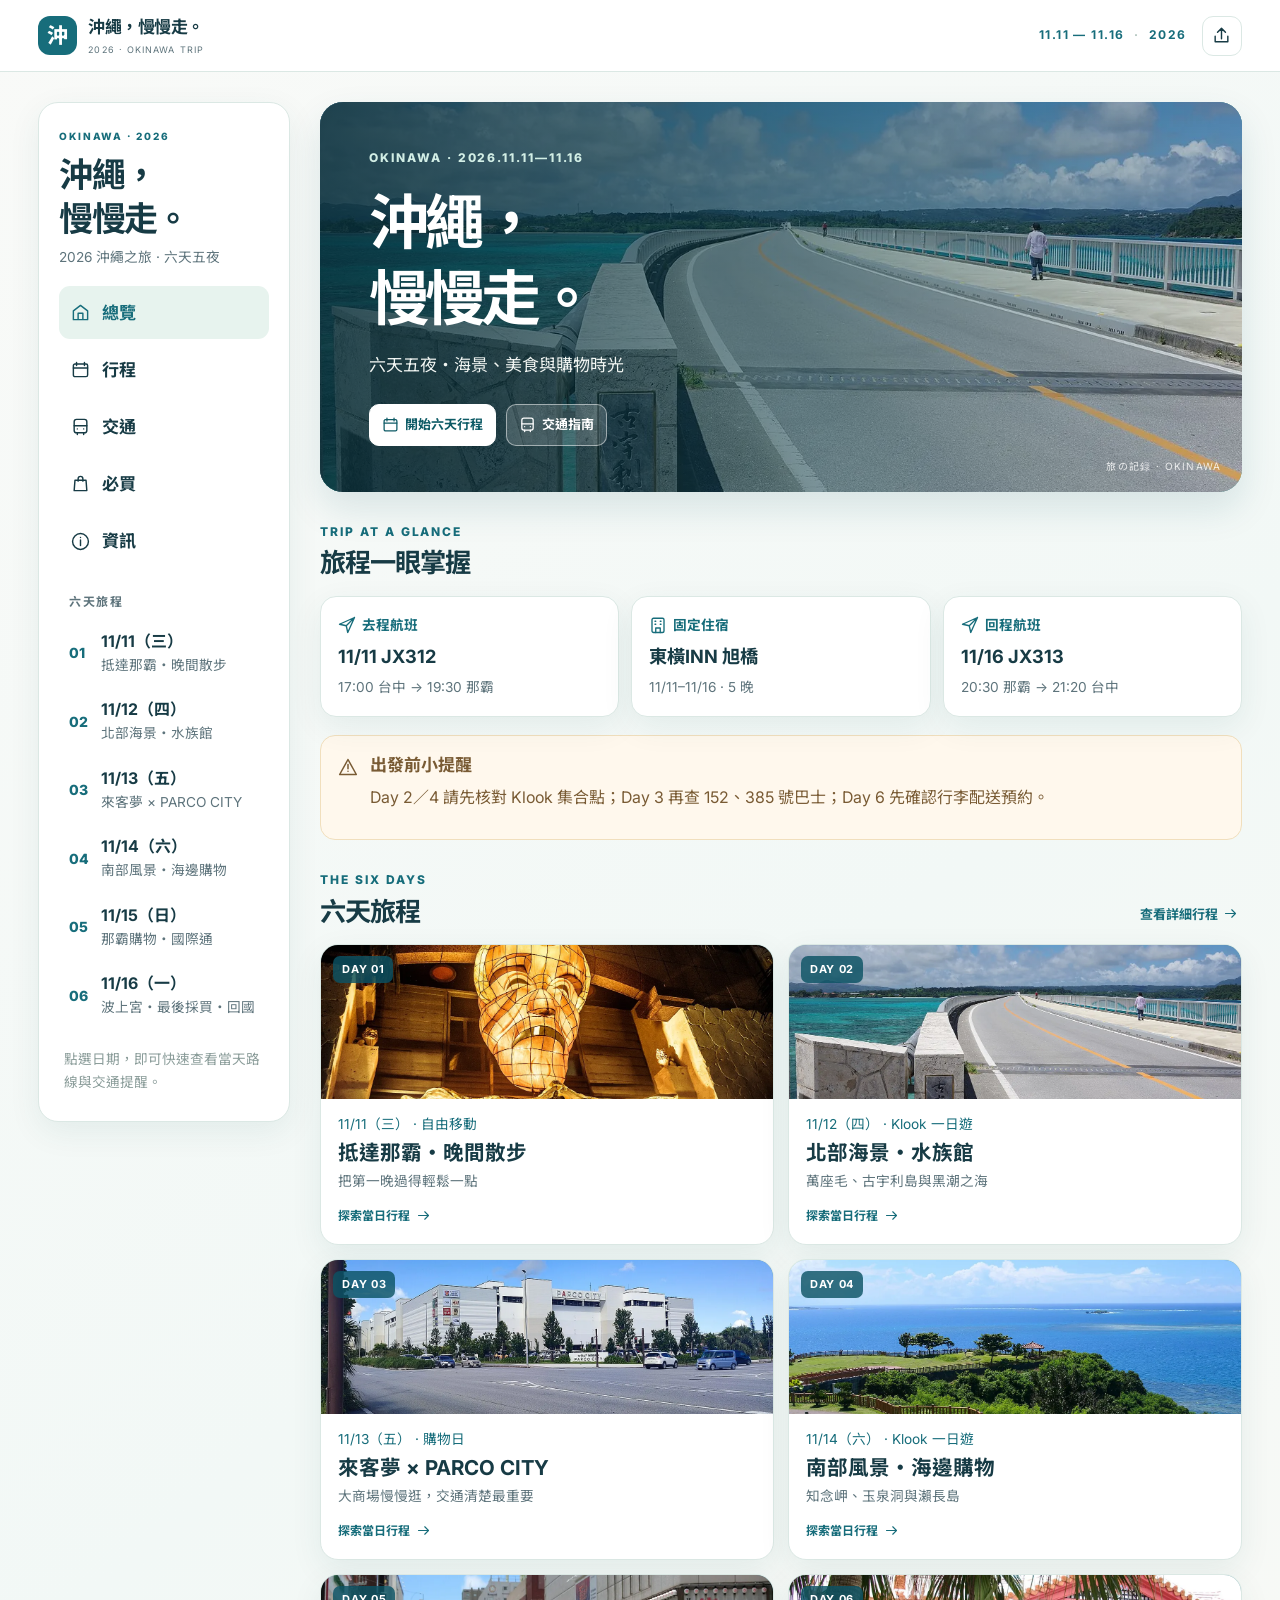
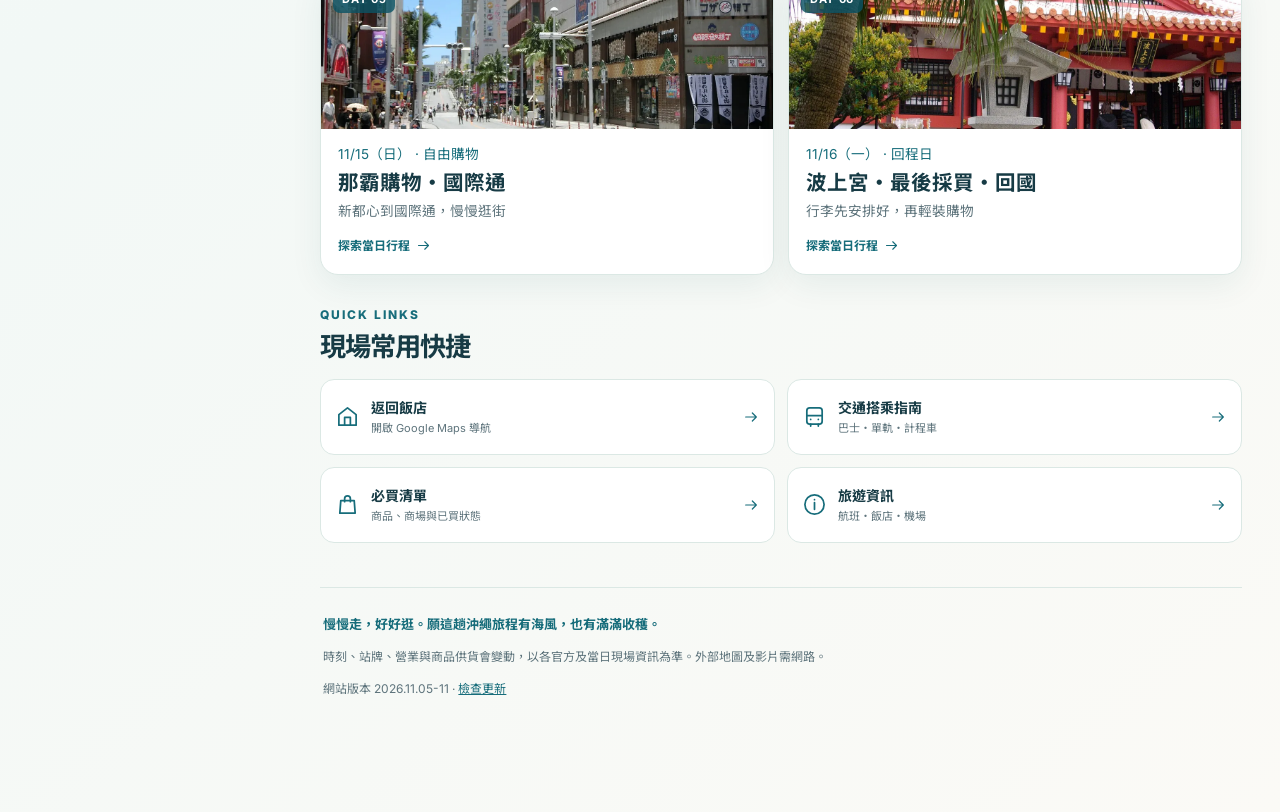
==== index.html @ 4803c93c "Activate Japan Travel GTM analytics and versioned offline tracking: index.html" ====
<!doctype html>
<html lang="zh-Hant"><head>
<meta charset="utf-8"><meta name="viewport" content="width=device-width, initial-scale=1, viewport-fit=cover">
<meta name="theme-color" content="#1e6673"><meta name="color-scheme" content="light">
<meta name="description" content="2026/11/11–11/16 沖繩之旅。六天行程、單軌及巴士交通、商場樓層、必買清單、航班與飯店資訊，手機一頁就能查。">
<meta name="robots" content="noindex, nofollow, noarchive">
<link rel="canonical" href="https://squallorc-dot.github.io/okinawa-trip-2026/">
<meta property="og:type" content="website"><meta property="og:locale" content="zh_TW">
<meta property="og:title" content="沖繩，慢慢走。｜2026 沖繩之旅">
<meta property="og:description" content="11/11–11/16｜六天五夜，海景、美食、購物與國際通的沖繩旅程。">
<meta property="og:url" content="https://squallorc-dot.github.io/okinawa-trip-2026/">
<meta property="og:site_name" content="沖繩，慢慢走。">
<meta property="og:image" content="https://squallorc-dot.github.io/okinawa-trip-2026/assets/okinawa-og-2026-v2.jpg">
<meta property="og:image:secure_url" content="https://squallorc-dot.github.io/okinawa-trip-2026/assets/okinawa-og-2026-v2.jpg">
<meta property="og:image:type" content="image/jpeg">
<meta property="og:image:width" content="1200">
<meta property="og:image:height" content="630">
<meta property="og:image:alt" content="沖繩，慢慢走。2026 沖繩之旅；古宇利大橋海景分享封面">
<meta name="twitter:card" content="summary_large_image">
<meta name="twitter:title" content="沖繩，慢慢走。｜2026 沖繩之旅">
<meta name="twitter:description" content="11/11–11/16｜六天五夜・海景、美食與購物時光">
<meta name="twitter:image" content="https://squallorc-dot.github.io/okinawa-trip-2026/assets/okinawa-og-2026-v2.jpg">
<title>沖繩，慢慢走。｜2026 沖繩之旅</title>
<link rel="icon" type="image/svg+xml" href="./assets/icon.svg">
<link rel="manifest" href="./manifest.webmanifest">
<link rel="stylesheet" href="./styles.css?v=20261107-12">
<script defer src="./travel-tracking.js" data-trip-id="okinawa_2026" data-gtm-id="GTM-5MK7X2XK"></script>
</head><body><div id="app"><div style="padding:15vh 20px;text-align:center;color:#1e6673;font-family:system-ui,sans-serif"><h1>沖繩，慢慢走。</h1><p>正在開啟旅遊手冊…</p></div></div>
<script type="module" src="./app.js?v=20261107-12"></script></body></html>
---- styles.css ----
@import url("https://fonts.googleapis.com/css2?family=Inter:wght@400;500;600;700;800&family=Noto+Sans+TC:wght@400;500;600;700;800&display=swap");
:root{--bg:#f7f9f7;--paper:#fff;--ink:#173b45;--muted:#5e747c;--border:#dbe8e4;--ocean:#176d7b;--ocean-deep:#0b4c5b;--seafoam:#e7f3ee;--sand:#fbf1e4;--warm:#b87a56;--shadow:0 10px 32px rgba(15,75,85,.075);--rounded:18px}
*{box-sizing:border-box}html{scroll-behavior:smooth;scroll-padding-top:86px}body{margin:0;background:linear-gradient(140deg,#f9faf8,#f2f8f6 48%,#fbfaf6);color:var(--ink);font:400 16px/1.68 "Noto Sans TC","Microsoft JhengHei",system-ui,sans-serif;-webkit-font-smoothing:antialiased}button,input,select,textarea{font:inherit}button{cursor:pointer}a{color:inherit;text-decoration:none}a:hover{color:var(--ocean)}button:focus-visible,a:focus-visible,input:focus-visible,select:focus-visible,summary:focus-visible{outline:3px solid #e9a15f;outline-offset:3px}img{max-width:100%;display:block}.ico{display:inline-block;vertical-align:middle;flex-shrink:0}svg{overflow:visible}p{margin:0 0 12px}.eyebrow{display:block;color:var(--ocean);font-size:11px;letter-spacing:.16em;font-weight:800;text-transform:uppercase}.jp{color:var(--muted);font-size:12px}.muted{color:var(--muted);font-size:13px}
.topbar{height:72px;position:sticky;top:0;z-index:35;padding:0 clamp(16px,3vw,46px);background:rgba(255,255,255,.97);border-bottom:1px solid var(--border);display:flex;align-items:center;justify-content:space-between;gap:14px;backdrop-filter:blur(15px)}.identity{display:flex;gap:11px;align-items:center;min-width:0}.identity .mark{width:39px;height:39px;border-radius:12px;flex-shrink:0;display:grid;place-items:center;background:var(--ocean);color:#fff;font-size:21px;font-weight:800}.identity b{font-size:17px;letter-spacing:-.03em;white-space:nowrap}.identity small{display:block;font-size:9px;letter-spacing:.12em;color:var(--muted)}.header-actions{display:flex;align-items:center;gap:15px}.top-date{color:var(--ocean);font-weight:700;letter-spacing:.12em;font-size:12px;white-space:nowrap}.top-date span{margin:0 5px;color:#b0c3bd}.icon-button{width:40px;height:40px;display:grid;place-items:center;background:white;border:1px solid var(--border);border-radius:11px;color:var(--ink)}.icon-button:hover{background:var(--seafoam)}.shell{max-width:1440px;margin:0 auto;display:grid;grid-template-columns:232px minmax(0,1fr);gap:30px;padding:28px clamp(18px,4vw,58px) 60px}.side{position:sticky;top:96px;align-self:start;border:1px solid var(--border);border-radius:21px;background:white;padding:23px 17px;max-height:calc(100dvh - 112px);overflow-y:auto;box-shadow:var(--shadow)}.side-kicker{color:var(--ocean);font-weight:800;letter-spacing:.18em;font-size:10px}.side h2{font-size:31px;line-height:1.28;margin:8px 0 6px;letter-spacing:-.055em}.side>p{color:var(--muted);font-size:12px;margin-bottom:17px}.side h3{font-size:11px;letter-spacing:.12em;color:var(--muted);margin:24px 10px 9px}.side-nav,.side-days{display:grid;gap:4px}.side button{display:flex;align-items:center;gap:12px;border:0;background:none;color:var(--ink);width:100%;padding:11px;border-radius:11px;text-align:left;font-size:14px;font-weight:700;min-height:42px}.side button:hover,.side button.active{background:var(--seafoam);color:var(--ocean)}.side-days button{padding:9px;gap:7px}.side-days button .daynum{font-weight:800;color:var(--ocean);width:25px;flex:none}.side-days button span:last-child{min-width:0}.side-days button b{display:block;font-size:12px}.side-days button small{display:block;font-weight:400;color:var(--muted);font-size:11px;line-height:1.4}.side>small{display:block;color:#8b9d9a;margin:20px 5px 3px;font-size:11px}main{min-width:0;max-width:1000px;width:100%}.bottom-nav{display:none}
.button{display:inline-flex;align-items:center;justify-content:center;gap:6px;border:1px solid var(--ocean);border-radius:10px;background:var(--ocean);color:#fff;padding:9px 12px;min-height:42px;font-size:13px;line-height:1.35;font-weight:700;text-align:center;cursor:pointer;white-space:normal}.button:hover{color:#fff;background:var(--ocean-deep);border-color:var(--ocean-deep)}.button.outline{color:var(--ocean);background:#fff;border-color:#c3dcd5}.button.outline:hover{background:var(--seafoam)}.button.ghost{border-color:transparent;background:transparent;color:var(--ocean)}.button.ghost:hover{background:var(--seafoam)}.text-link,.place-link,.section-link,.source-link{color:var(--ocean);font-size:13px;font-weight:700}.place-link,.section-link{display:inline-flex;align-items:center;gap:5px}.section-link{border:0;background:none;padding:4px;cursor:pointer}.section-title{display:flex;align-items:end;justify-content:space-between;gap:12px;margin:30px 0 15px}.section-title h2{font-size:23px;letter-spacing:-.04em;line-height:1.35;margin:3px 0 0}.foot{margin:44px 0 10px;border-top:1px solid var(--border);padding:25px 3px;color:var(--muted)}.foot p{font-size:12px}.foot p:first-child{color:var(--ocean);font-weight:700;font-size:13px}.foot a{color:var(--ocean);text-decoration:underline}
.overview-hero,.hero-photographic{isolation:isolate;position:relative;background:linear-gradient(125deg,#0b5565,#7ebdb2);border-radius:23px;overflow:hidden;color:white;box-shadow:0 17px 36px #12596520}.overview-hero{min-height:390px;display:flex;align-items:center}.overview-photo,.hero-photo{position:absolute;inset:0;z-index:0;background:linear-gradient(125deg,#0b5565,#76aeb1)}.overview-photo img,.hero-photo img{height:100%;width:100%;object-fit:cover;object-position:var(--focal,center 52%)}.overview-photo:after,.hero-photo:after{content:"";position:absolute;inset:0;background:linear-gradient(90deg,rgba(5,44,54,.82),rgba(5,57,67,.48) 55%,rgba(3,53,60,.12))}.overview-head{position:relative;z-index:2;padding:43px 49px;width:min(87%,650px)}.overview-head .eyebrow,.hero-copy .eyebrow{color:#d2eee5}.overview-head h1{font-size:clamp(36px,5.4vw,60px);letter-spacing:-.07em;line-height:1.27;margin:15px 0}.overview-head>p{color:#f2f6f3;font-size:17px}.overview-hero-buttons{display:flex;gap:10px;flex-wrap:wrap;margin-top:24px}.primary-on-dark{color:#0e5b66;background:#fff;border-color:#fff}.primary-on-dark:hover{color:#0b4c5b;background:#e8f4ed;border-color:#e8f4ed}.light-on-dark{color:#fff;background:#ffffff27;border-color:#ffffff80}.light-on-dark:hover{color:#fff;background:#ffffff47;border-color:#ffffffb0}.hero-corner{position:absolute;right:20px;bottom:17px;color:#ffffffcf;font-size:10px;letter-spacing:.13em;z-index:3}.overview-quick{display:grid;grid-template-columns:repeat(3,minmax(0,1fr));gap:12px}.overview-quick-item{background:#fff;border:1px solid var(--border);border-radius:16px;padding:17px;display:grid;gap:4px;box-shadow:var(--shadow)}.overview-quick-item>span{font-size:11px;color:var(--ocean);font-weight:700;display:flex;align-items:center;gap:6px}.overview-quick-item>strong{font-size:17px}.overview-quick-item>small{font-size:12px;color:var(--muted)}.overview-alert{margin:18px 0 26px;border-radius:15px;background:#fff8ed;border:1px solid #f1dfbd;padding:15px 17px;display:flex;gap:12px;color:#795b34}.overview-alert strong,.overview-alert span{display:block}.overview-alert span{font-size:13px;margin-top:3px}.overview-day-grid{display:grid;grid-template-columns:repeat(2,minmax(0,1fr));gap:14px}.overview-day-card{display:block;overflow:hidden;background:white;border:1px solid var(--border);border-radius:18px;padding:0;text-align:left;color:var(--ink);box-shadow:var(--shadow);min-width:0;transition:transform .2s,box-shadow .2s}.overview-day-card:hover{transform:translateY(-3px);box-shadow:0 16px 36px #105a691a}.overview-day-image{height:154px;background:linear-gradient(135deg,#a6d3c8,#337b85);display:block;position:relative;overflow:hidden}.overview-day-img{height:100%;width:100%;object-fit:cover;object-position:var(--focal,center 53%)}.overview-number{position:absolute;top:11px;left:12px;background:#0c5364cf;color:white;border-radius:7px;padding:4px 9px;font-size:11px;letter-spacing:.06em;font-weight:700}.overview-day-body{display:grid;padding:15px 17px 18px;gap:2px}.overview-day-body>small{color:var(--ocean);font-size:11px}.overview-day-body strong{font-size:18px;line-height:1.45}.overview-day-body em{font-style:normal;font-size:12px;color:var(--muted);min-height:25px}.overview-day-more{color:var(--ocean);font-size:12px;font-weight:700;display:inline-flex;align-items:center;gap:6px;margin-top:8px}.shortcut-grid{display:grid;grid-template-columns:repeat(2,minmax(0,1fr));gap:12px}.shortcut-grid>a,.shortcut-grid>button{display:flex;align-items:center;gap:12px;min-height:76px;border:1px solid var(--border);background:white;border-radius:14px;padding:15px;color:var(--ocean);text-align:left}.shortcut-grid>a:hover,.shortcut-grid>button:hover{background:var(--seafoam)}.shortcut-grid> :is(a,button)>span{display:grid;flex:1;min-width:0}.shortcut-grid b{color:var(--ink);font-size:14px}.shortcut-grid small{font-size:11px;color:var(--muted)}
.hero-day-1{--focal:center 50%}.hero-day-2{--focal:center 47%}.hero-day-3{--focal:center 54%}.hero-day-4{--focal:center 45%}.hero-day-5{--focal:center 55%}.hero-day-6{--focal:center 38%}.overview-day-card:nth-child(1){--focal:center 53%}.overview-day-card:nth-child(2){--focal:center 47%}.overview-day-card:nth-child(3){--focal:center 54%}.overview-day-card:nth-child(4){--focal:center 45%}.overview-day-card:nth-child(5){--focal:center 53%}.overview-day-card:nth-child(6){--focal:center 37%}
.day-tabs{display:flex;gap:8px;overflow-x:auto;padding:3px 2px 12px;scrollbar-width:thin;scroll-snap-type:x mandatory}.day-tabs button{min-width:91px;flex:1;scroll-snap-align:start;border:1px solid var(--border);border-radius:12px;background:#fff;color:var(--muted);padding:9px 5px;display:grid;line-height:1.3;text-align:center;gap:2px}.day-tabs button span{font-size:11px}.day-tabs button strong{font-size:16px;color:var(--ink)}.day-tabs button.active{background:var(--ocean);border-color:var(--ocean);color:#e4f8f3}.day-tabs button.active strong{color:white}.hero-photographic{height:300px;min-height:0;display:flex;align-items:center;margin:8px 0 15px}.hero-photographic .visual{display:none}.hero-copy{position:relative;z-index:3;padding:31px 37px;width:min(85%,720px)}.hero-copy h1{font-size:clamp(27px,3.5vw,37px);letter-spacing:-.045em;line-height:1.34;margin:10px 0}.hero-copy p{font-size:15px;color:#f1f7f6}.hero-tags{display:flex;flex-wrap:wrap;gap:6px;margin-top:15px}.hero-tags span{display:flex;align-items:center;gap:5px;background:#ffffff26;color:white;border:1px solid #ffffff34;border-radius:100px;padding:4px 10px;font-size:11px}.day-subheading{display:flex;align-items:center;flex-wrap:wrap;gap:10px 17px;margin:5px 2px 15px;color:var(--muted);font-size:12px}.day-subheading>span{display:flex;align-items:center;gap:5px}.day-essentials{display:flex;align-items:center;gap:13px;background:var(--seafoam);border:1px solid #d1e7df;border-radius:14px;padding:13px 15px;margin-bottom:13px}.day-essentials-mark{width:40px;height:40px;border-radius:11px;display:grid;place-items:center;flex-shrink:0;background:var(--ocean);color:white}.day-essentials>div:nth-child(2){display:grid;gap:2px;flex:1;min-width:0}.day-essentials>div:nth-child(2) span{font-size:10px;color:var(--ocean);letter-spacing:.1em;font-weight:700}.day-essentials>div:nth-child(2) strong{font-size:13px;line-height:1.5}.essentials-action{display:inline-flex;align-items:center;gap:4px;border-radius:9px;background:#fff;border:1px solid #bddbd1;color:var(--ocean);font-size:12px;font-weight:700;padding:7px 9px;white-space:nowrap}
.timeline{display:grid;gap:12px}.timeline-item{display:grid;grid-template-columns:32px minmax(0,1fr);gap:9px;min-width:0}.timeline-rail{position:relative;display:flex;justify-content:center}.timeline-rail:before{content:"";position:absolute;width:2px;top:30px;bottom:-14px;background:var(--border)}.timeline-item:last-child .timeline-rail:before{display:none}.timeline-rail>span{position:relative;z-index:1;display:grid;place-items:center;width:31px;height:31px;background:var(--seafoam);border:1px solid #cfdfd9;border-radius:50%;color:var(--ocean)}.event{border:1px solid var(--border);border-radius:15px;background:#fff;box-shadow:0 5px 18px #0d54650a;overflow:hidden;min-width:0}.event.has-event-photo{display:grid;grid-template-columns:186px minmax(0,1fr)}.event-photo{position:relative;height:100%;min-height:172px;background:linear-gradient(140deg,#beddd5,#78afb1);overflow:hidden}.event-image{height:100%;width:100%;object-fit:cover}.event-photo.image-failed .photo-label{display:none}.photo-label{position:absolute;left:9px;bottom:9px;background:#0c4d5ccf;color:white;border-radius:6px;font-size:10px;padding:4px 8px}.event-body{padding:15px 18px}.event-top{display:flex;align-items:center;justify-content:space-between;gap:9px}.event-top time{color:var(--ocean);font-size:13px;font-weight:800;font-variant-numeric:tabular-nums}.event-kind{color:var(--muted);font-size:10px;background:#f2f7f5;border-radius:8px;padding:3px 7px;white-space:nowrap}.event h3{font-size:17px;line-height:1.5;margin:7px 0 5px}.event p{color:var(--muted);font-size:13px;line-height:1.7;margin:0}.event-place{margin:8px 0 0}.event-actions{display:flex;gap:6px;flex-wrap:wrap;margin-top:12px}.event-actions .button{min-height:36px;font-size:12px;padding:7px 9px}.trip-note{border:1px solid #ecd8b9;border-radius:14px;background:#fff9ef;display:flex;align-items:start;gap:12px;color:#89633a;padding:15px 16px;margin:22px 0}.trip-note p{font-size:12px;color:#876b4d;margin:3px 0 0}
.shop-grid{display:grid;grid-template-columns:repeat(3,minmax(0,1fr));gap:11px}.mini-shop{background:white;border:1px solid var(--border);border-radius:15px;overflow:hidden;display:flex;flex-direction:column;min-width:0}.shop-photo{aspect-ratio:4/3;max-height:152px;background:linear-gradient(135deg,#c6e2da,#8fb6b6);overflow:hidden}.shop-image{width:100%;height:100%;object-fit:cover}.mini-shop-inner{display:grid;gap:5px;grid-template-rows:auto 1fr;flex:1;padding:14px}.mini-shop-inner span{color:var(--ocean);font-size:11px;font-weight:700}.mini-shop-inner h3{font-size:15px;line-height:1.5;margin:3px 0}.mini-shop-inner p{font-size:12px;color:var(--muted);line-height:1.6}.mini-shop-inner button{align-self:end;justify-self:start;border:0;background:none;color:var(--ocean);font-size:12px;font-weight:700;padding:5px 0}
.page-heading{padding:8px 0 12px;margin-bottom:16px}.page-heading h1{font-size:clamp(27px,3.5vw,37px);letter-spacing:-.05em;margin:5px 0}.page-heading p{font-size:14px;color:var(--muted);max-width:720px}.travel-home{background:var(--seafoam);border:1px solid #cbe3da;border-radius:14px;padding:16px;display:flex;align-items:center;justify-content:space-between;gap:14px}.travel-home>div{display:flex;align-items:center;gap:10px}.travel-home>div>svg{color:var(--ocean)}.travel-home b,.travel-home span{display:block}.travel-home span{color:var(--muted);font-size:11px}.transport-legend{display:flex;gap:14px;flex-wrap:wrap;margin:13px 0;color:var(--muted);font-size:12px}.transport-legend span{display:flex;align-items:center;gap:6px}.filters{display:flex;gap:7px;flex-wrap:wrap;margin:17px 0}.pill{border:1px solid var(--border);border-radius:25px;color:var(--muted);background:#fff;padding:7px 13px;font-size:12px;min-height:39px}.pill.active{color:white;background:var(--ocean);border-color:var(--ocean)}.route-stack{display:grid;gap:12px}.route-card{background:white;border:1px solid var(--border);border-left:3px solid #96c9bf;border-radius:16px;padding:19px;box-shadow:var(--shadow)}.route-head{display:flex;align-items:start;gap:11px}.route-icon{width:41px;height:41px;border-radius:11px;background:var(--seafoam);color:var(--ocean);display:grid;place-items:center;flex-shrink:0}.route-head small{color:var(--ocean);font-size:11px;font-weight:700}.route-head h3{font-size:17px;line-height:1.4;margin:3px 0}.route-head p{font-size:13px;color:var(--muted)}.station-pair{display:flex;align-items:center;gap:8px;flex-wrap:wrap;background:#f4f8f6;border-radius:10px;padding:10px 12px;margin:12px 0;font-size:13px;font-weight:700}.station-pair svg{color:var(--ocean)}.route-actions{display:flex;gap:8px;flex-wrap:wrap}.route-card details{border-top:1px solid var(--border);margin-top:14px;padding-top:12px}.route-card summary,.info-cards summary{cursor:pointer;list-style:none;font-weight:700;display:flex;justify-content:space-between;align-items:center;gap:12px}.route-card summary::-webkit-details-marker,.info-cards summary::-webkit-details-marker{display:none}.route-card details[open] summary svg,.info-cards details[open] summary svg{transform:rotate(180deg)}.route-card ol{padding-left:24px;margin:11px 0}.route-card li{color:#526a70;font-size:13px;margin:8px 0}.route-note{font-size:12px;color:#80653e;background:var(--sand);padding:11px;border-radius:8px;display:flex;gap:7px}
.shopping-progress{display:flex;align-items:center;gap:17px;border-radius:15px;background:var(--ocean);color:white;padding:17px 21px}.shopping-progress>div:first-child{display:grid;min-width:95px}.shopping-progress small{font-size:11px;color:#deefeb}.shopping-progress strong{font-size:28px;line-height:1.3}.shopping-progress strong span{font-size:15px;font-weight:400}.progress{height:8px;background:#ffffff30;border-radius:20px;overflow:hidden;flex:1}.progress span{display:block;height:100%;background:#f3dfb5;border-radius:20px}.filter-panel{background:white;border:1px solid var(--border);border-radius:14px;padding:15px 17px;margin:15px 0}.filter-panel .filters{margin:0 0 12px}.searchbox{display:flex;align-items:center;gap:8px;border:1px solid var(--border);border-radius:10px;padding:6px 12px;margin-bottom:10px;color:var(--muted)}.searchbox input{border:0;outline:0;flex:1;min-width:0;min-height:30px;background:transparent}.select-label{display:flex;align-items:center;gap:9px;flex-wrap:wrap;font-size:12px;color:var(--muted)}.select-label select{min-width:0;max-width:100%;background:white;border:1px solid var(--border);border-radius:9px;padding:7px;color:var(--ink)}.product-grid{display:grid;grid-template-columns:repeat(2,minmax(0,1fr));gap:12px}.product-card{min-width:0;background:white;border:1px solid var(--border);border-radius:15px;display:grid;grid-template-columns:148px minmax(0,1fr);box-shadow:var(--shadow);overflow:hidden}.product-photo{position:relative;background:linear-gradient(150deg,#edf5f0,#f5f7f3);display:grid;place-items:center;min-height:195px;overflow:hidden}.product-image{width:100%;height:100%;max-height:280px;object-fit:contain;padding:10px;background:#fff}.product-placeholder{display:grid;place-items:center;gap:7px;color:#578780}.product-placeholder small{font-size:11px;max-width:98px;text-align:center}.product-photo.image-failed:after{content:"開啟官方商品頁確認照片";position:absolute;color:#658983;font-size:11px;text-align:center;max-width:100px}.product-main{padding:15px;min-width:0;display:flex;flex-direction:column}.product-tags{display:flex;flex-wrap:wrap;gap:5px}.product-tags span{font-size:10px;padding:3px 7px;border-radius:7px;background:var(--seafoam);color:var(--ocean)}.product-tags .needs-check{color:#99663d;background:var(--sand)}.product-card h3{font-size:15px;line-height:1.48;margin:8px 0 3px}.product-card .jp{line-height:1.5;margin-bottom:7px}.product-locations{font-size:11px;color:var(--muted);display:flex;align-items:start;gap:4px}.product-note{border-radius:7px;padding:7px;background:var(--sand);color:#96643a;font-size:10px}.product-state{display:flex;gap:5px;margin:10px 0}.product-state button{flex:1;min-width:0;border:1px solid var(--border);background:#fff;color:var(--muted);font-size:11px;padding:5px 3px;border-radius:8px;min-height:35px;display:flex;justify-content:center;align-items:center;gap:3px}.product-state button.selected{color:white;background:var(--ocean);border-color:var(--ocean)}.product-links{display:flex;gap:9px;flex-wrap:wrap;margin-top:auto}.product-links a{font-size:11px;text-decoration:underline;text-underline-offset:3px}.empty{grid-column:1/-1;text-align:center;background:white;color:var(--muted);padding:30px;border-radius:14px}
.flight-grid{display:grid;grid-template-columns:repeat(2,minmax(0,1fr));gap:12px}.flight,.hotel-panel,.info-cards details{background:white;border:1px solid var(--border);border-radius:15px;padding:19px;box-shadow:var(--shadow)}.flight-top{display:flex;justify-content:space-between;align-items:center;font-size:12px;color:var(--muted)}.flight-top strong{background:var(--seafoam);color:var(--ocean);padding:4px 8px;border-radius:7px}.flight-between{display:flex;justify-content:space-between;align-items:center;gap:6px;margin:20px 0 16px;text-align:center}.flight-between>div{display:grid;gap:2px}.flight-between strong{font-size:27px;line-height:1.2}.flight-between small{color:var(--muted);font-size:11px}.flight-between>span{color:var(--ocean);display:grid;gap:2px;place-items:center}.flight-foot{border-top:1px solid var(--border);padding-top:11px;font-weight:700;font-size:12px}.flight .muted{margin-top:9px;font-size:11px}.quick-links{display:flex;gap:14px;flex-wrap:wrap;margin:14px 0 25px}.hotel-panel h3{font-size:18px;margin:0 0 4px}.hotel-panel p{font-size:13px}.hotel-times{display:flex;gap:10px;margin:17px 0}.hotel-times>div{display:grid;gap:3px;min-width:140px;background:var(--seafoam);border-radius:9px;padding:10px 13px}.hotel-times small{color:var(--muted);font-size:11px}.checkpoints{display:grid;gap:9px}.checkpoints>div{display:grid;grid-template-columns:116px minmax(0,1fr);gap:12px;background:white;border:1px solid var(--border);border-radius:12px;padding:13px 15px}.checkpoints span{color:var(--ocean);font-weight:800;font-size:13px}.checkpoints p{font-size:13px;color:var(--muted);margin:0}.info-cards{display:grid;gap:9px}.info-cards details{padding:16px}.info-cards details p{color:var(--muted);font-size:13px;margin:12px 0}.list-links{display:flex;flex-wrap:wrap;gap:10px;margin:12px 0}
.overlay{position:fixed;inset:0;z-index:80;background:#082e3ba8;display:flex;align-items:center;justify-content:center;padding:16px}.has-modal{overflow:hidden}.modal{position:relative;width:min(650px,100%);max-height:calc(100dvh - 32px);overflow:auto;background:white;padding:25px;border-radius:20px;box-shadow:0 25px 70px #102d3855}.modal-close{position:sticky;top:0;float:right;border:0;background:#eaf5f2;font-size:22px;width:39px;height:39px;border-radius:50%;color:var(--ink);z-index:2}.modal h2{font-size:22px;margin:4px 0}.modal h3{margin:17px 0 8px}.modal-eyebrow{color:var(--ocean);letter-spacing:.15em;font-size:10px;font-weight:700}.modal-place-photo{height:190px;background:var(--seafoam);margin:-25px -25px 18px;overflow:hidden}.modal-image{height:100%;width:100%;object-fit:cover}.floor-list{display:grid}.floor-list>div{display:grid;grid-template-columns:52px minmax(0,1fr);gap:10px;border-bottom:1px solid var(--border);padding:9px 0}.floor-list span{color:var(--ocean);font-weight:800}.floor-list p{font-size:13px;margin:0}
@media(max-width:1200px){.shell{grid-template-columns:207px minmax(0,1fr);gap:21px;padding:24px 20px 50px}.product-grid{grid-template-columns:1fr 1fr}.product-card{grid-template-columns:120px minmax(0,1fr)}.shop-grid{grid-template-columns:repeat(2,minmax(0,1fr))}.event.has-event-photo{grid-template-columns:145px minmax(0,1fr)}}
@media(max-width:900px){.shell{grid-template-columns:180px minmax(0,1fr);gap:15px;padding:19px 15px 50px}.side{padding:18px 10px}.side h2{font-size:27px}.product-grid{grid-template-columns:1fr}.overview-quick{gap:8px}.overview-quick-item{padding:13px}.event.has-event-photo{grid-template-columns:132px minmax(0,1fr)}.event-body{padding:13px}.hero-photographic{height:260px}}
@media(max-width:760px){html{scroll-padding-top:80px}.topbar{height:64px;padding:0 14px}.identity b{font-size:15px}.identity .mark{width:35px;height:35px;font-size:19px}.identity small{font-size:9px}.top-date{display:none}.shell{display:block;padding:14px 12px calc(100px + env(safe-area-inset-bottom))}.side{display:none}.bottom-nav{display:grid;grid-template-columns:repeat(5,minmax(0,1fr));gap:2px;position:fixed;left:0;right:0;bottom:0;z-index:44;background:rgba(255,255,255,.98);border-top:1px solid var(--border);padding:7px 8px calc(7px + env(safe-area-inset-bottom));box-shadow:0 -8px 22px #15495d12;backdrop-filter:blur(14px)}.bottom-nav button{border:0;border-radius:9px;background:none;color:var(--muted);min-height:49px;display:grid;justify-items:center;align-content:center;gap:3px;font-size:10px;padding:5px 0}.bottom-nav button.active{color:var(--ocean);background:var(--seafoam);font-weight:800}.overview-hero{min-height:315px;border-radius:19px}.overview-head{padding:30px 22px;width:100%}.overview-head h1{font-size:37px;line-height:1.25}.overview-head>p{font-size:12px}.overview-head .eyebrow{font-size:10px}.overview-hero-buttons{margin-top:17px}.overview-hero-buttons .button{min-height:40px;padding:8px 11px;font-size:12px}.overview-photo:after{background:linear-gradient(90deg,#083746e6,#084554a3 65%,#08506046)}.hero-corner{font-size:9px;bottom:10px;right:9px}.overview-quick{grid-template-columns:1fr 1fr;gap:8px}.overview-quick-item{padding:12px}.overview-quick-item:last-child{grid-column:1/-1}.overview-quick-item strong{font-size:15px}.overview-quick-item>small{font-size:11px}.section-title{margin:25px 0 13px}.section-title h2{font-size:21px}.section-link{font-size:11px}.overview-alert{padding:12px}.overview-alert span{font-size:12px}.overview-day-grid{grid-template-columns:1fr 1fr;gap:9px}.overview-day-image{height:112px}.overview-day-body{padding:11px 12px 13px}.overview-day-body strong{font-size:14px}.overview-day-body>small{font-size:10px}.overview-day-body em{font-size:10px;line-height:1.5;min-height:30px}.overview-number{top:7px;left:7px;font-size:10px}.shortcut-grid{grid-template-columns:1fr 1fr;gap:8px}.shortcut-grid>a,.shortcut-grid>button{padding:10px;min-height:84px;gap:8px}.shortcut-grid>b{font-size:12px}.shortcut-grid b{font-size:12px}.shortcut-grid small{font-size:10px;line-height:1.4}.shortcut-grid>a>svg:last-child,.shortcut-grid>button>svg:last-child{display:none}.day-tabs{gap:7px;scrollbar-width:none;margin:-2px -2px 4px;padding:4px 2px 10px}.day-tabs::-webkit-scrollbar{display:none}.day-tabs button{min-width:76px;flex:0 0 76px;padding:8px 3px}.day-tabs button strong{font-size:15px}.hero-photographic{height:208px;margin:0 0 12px;border-radius:17px}.hero-copy{padding:22px 19px;width:100%}.hero-copy h1{font-size:25px;margin:8px 0}.hero-copy p{font-size:12px}.hero-copy .eyebrow{font-size:9px}.hero-tags span{font-size:9px;padding:3px 7px}.hero-photo:after{background:linear-gradient(90deg,#062f40dd,#063647a8 70%,#0e5c7040)}.day-subheading{font-size:11px;gap:5px 14px}.day-essentials{padding:12px;gap:9px}.day-essentials-mark{width:34px;height:34px}.day-essentials>div:nth-child(2) strong{font-size:12px}.essentials-action{font-size:11px;padding:6px}.timeline{gap:10px}.timeline-item{grid-template-columns:25px minmax(0,1fr);gap:6px}.timeline-rail>span{width:25px;height:25px}.timeline-rail>span svg{width:13px}.timeline-rail:before{top:25px}.event-body{padding:12px}.event.has-event-photo{grid-template-columns:105px minmax(0,1fr)}.event-photo{min-height:110px}.event h3{font-size:15px;margin:5px 0}.event p{font-size:12px}.event-top time{font-size:12px}.event-kind{font-size:9px;padding:2px 5px}.event-actions{margin-top:9px;gap:4px}.event-actions .button{font-size:11px;min-height:34px;padding:6px}.photo-label{font-size:9px}.shop-grid{grid-template-columns:repeat(2,minmax(0,1fr));gap:8px}.shop-photo{max-height:118px}.mini-shop-inner{padding:11px}.mini-shop-inner h3{font-size:13px}.mini-shop-inner p{font-size:11px}.mini-shop-inner button{font-size:11px}.page-heading{margin:0 0 10px}.page-heading h1{font-size:26px}.page-heading p{font-size:12px}.travel-home{display:grid;gap:12px;padding:13px}.travel-home>.button{width:100%}.transport-legend{font-size:11px}.route-card{padding:14px}.route-head h3{font-size:15px}.route-head p{font-size:12px}.station-pair{font-size:12px}.route-actions .button{min-height:38px;font-size:11px;padding:7px 8px;flex:1}.shopping-progress{padding:14px 17px}.shopping-progress strong{font-size:25px}.filter-panel{padding:12px}.filter-panel .filters{gap:5px}.pill{padding:6px 12px}.product-grid{grid-template-columns:1fr}.product-card{grid-template-columns:118px minmax(0,1fr)}.product-photo{min-height:198px}.product-image{padding:7px}.product-main{padding:12px}.product-card h3{font-size:14px}.product-state button{font-size:10px;min-height:33px}.flight-grid{grid-template-columns:1fr}.hotel-panel{padding:15px}.checkpoints>div{grid-template-columns:90px minmax(0,1fr);gap:8px;padding:11px}.checkpoints span,.checkpoints p{font-size:12px}.modal{padding:19px}.modal-place-photo{margin:-19px -19px 17px}.foot{margin-top:30px}}
@media(max-width:375px){.identity b{font-size:14px}.shell{padding-left:9px;padding-right:9px}.overview-day-image{height:95px}.overview-day-body strong{font-size:13px}.shortcut-grid{grid-template-columns:1fr 1fr}.event.has-event-photo{grid-template-columns:90px minmax(0,1fr)}.event-body{padding:9px}.event h3{font-size:14px}.event p{font-size:11px}.event-actions .button{font-size:10px}.product-card{grid-template-columns:96px minmax(0,1fr)}.product-main{padding:10px}.product-card h3{font-size:13px}.product-state{gap:3px}.product-state button{font-size:9px}}
@media(prefers-reduced-motion:reduce){html{scroll-behavior:auto}*{animation:none!important;transition:none!important}}


/* Desktop refinement: natural full-page scrolling, larger text, wider canvas. Mobile untouched. */
.utility-rail{display:none}
@media (min-width:901px){
 body{font-size:17px}
 .shell{max-width:1580px;grid-template-columns:252px minmax(0,1fr);gap:30px;padding:30px clamp(24px,3vw,46px) 65px}
 main{max-width:none;width:100%}
 .side{position:static;top:auto;max-height:none;overflow:visible;padding:25px 20px;border-radius:20px}
 .side h2{font-size:34px}
 .side>p{font-size:13px}
 .side h3{font-size:12px}
 .side-nav button{font-size:15px;min-height:44px;padding:12px}
 .side-days button{padding:9px 10px;min-height:48px}
 .side-days button b{font-size:13px}
 .side-days button small{font-size:12px;line-height:1.5}
 .side>small{font-size:12px;line-height:1.65}
 .eyebrow{font-size:12px}
 .page-heading p,.overview-alert span,.event p,.route-head p{font-size:14px}
 .event h3,.route-head h3{font-size:18px}
 .event-body{padding:17px 20px}
 .event-top time{font-size:14px}
 .event-place .place-link{font-size:14px}
 .overview-day-body strong{font-size:19px}
 .overview-day-body>small{font-size:12px}
 .overview-day-body em{font-size:13px}
 .mini-shop-inner h3{font-size:16px}
 .mini-shop-inner p{font-size:13px}
 .product-card h3{font-size:16px}
 .product-locations{font-size:12px}
 .product-card .jp{font-size:13px}
 .section-title h2{font-size:25px}
 .route-card li{font-size:14px}
 .route-actions .button{min-height:43px}
}
@media (min-width:901px) and (max-width:1100px){
 .shell{grid-template-columns:220px minmax(0,1fr);gap:20px;padding:22px}
 .side{padding:18px 13px}
 .side-nav button{font-size:14px}
 .side-days button small{font-size:11px}
}
@media (min-width:1560px){
 .shell{max-width:1810px;grid-template-columns:254px minmax(0,1fr) 234px;gap:27px;padding:30px 35px 65px}
 .utility-rail{display:grid;align-self:start;gap:12px;min-width:0}
 .utility-kicker{color:var(--ocean);font-weight:800;font-size:11px;letter-spacing:.12em;padding:0 5px}
 .utility-rail h2{margin:0 5px;font-size:24px;line-height:1.3}
 .utility-intro{margin:0 5px 4px;color:var(--muted);font-size:12px}
 .utility-card{background:#fff;border:1px solid var(--border);border-radius:15px;padding:14px;box-shadow:0 5px 17px #13475c0a;display:grid;gap:9px;min-width:0}
 .utility-label{display:flex;align-items:center;gap:7px;color:var(--ocean);font-weight:800;font-size:12px}
 .utility-card>strong{font-size:14px;line-height:1.4}
 .utility-card>small{color:var(--muted);font-size:11px}
 .utility-card>button{display:grid;gap:1px;padding:8px 0;text-align:left;background:none;border:none;border-bottom:1px solid var(--border);border-radius:0;color:var(--ink);min-height:44px}
 .utility-card>button:last-child{border-bottom:none}
 .utility-card>button b{font-size:13px}
 .utility-card>button small{font-size:11px;color:var(--muted)}
 .utility-card>button:hover{color:var(--ocean)}
 .utility-link,.utility-card>button.utility-link{border:0;color:var(--ocean);display:inline-flex;align-items:center;gap:6px;font-size:12px;font-weight:800;padding:5px 0;justify-self:start;text-align:left;min-height:32px}
 .utility-line{display:flex;align-items:center;justify-content:space-between;gap:6px}
 .utility-line strong{font-size:13px}
 .utility-line small{font-size:11px;color:var(--muted)}
 .overview-hero{min-height:420px}
 .hero-photographic{height:320px}
}
@media (min-width:1560px) and (min-height:980px){
 .utility-rail{position:sticky;top:95px}
 .side{position:sticky;top:95px}
}


/* Desktop typography 2026-11-05: faithful to Tokyo December's Inter + Noto Sans TC reading scale. */
@media screen and (min-width:901px){
 :root{--read-scale:1.10}
 body{font-family:Inter,"Noto Sans TC","PingFang TC","Microsoft JhengHei",system-ui,-apple-system,sans-serif;font-synthesis:none;line-height:1.7}
 .side-nav button{font-size:calc(15px * var(--read-scale))}
 .side-days button b{font-size:calc(14px * var(--read-scale));line-height:1.5}
 .side-days button small{font-size:calc(12px * var(--read-scale));line-height:1.65}
 .side>p,.side>small{font-size:calc(12px * var(--read-scale))}
 .section-title h2{font-size:calc(23px * var(--read-scale))}
 .page-heading h1{font-size:clamp(29px,2.25vw,40px)}
 .page-heading p,.overview-alert span,.route-head p,.event p{font-size:calc(14px * var(--read-scale));line-height:1.82}
 .event h3{font-size:calc(18px * var(--read-scale));line-height:1.55}
 .event-top time,.route-head small,.event-kind{font-size:calc(12px * var(--read-scale))}
 .event-place .place-link{font-size:calc(13px * var(--read-scale))}
 .event-actions .button,.route-actions .button{font-size:calc(12px * var(--read-scale));min-height:40px}
 .overview-day-body strong{font-size:calc(18px * var(--read-scale));line-height:1.5}
 .overview-day-body em,.overview-day-body>small{font-size:calc(12px * var(--read-scale));line-height:1.6}
 .overview-quick-item>small,.overview-quick-item>span{font-size:calc(12px * var(--read-scale))}
 .overview-quick-item>strong{font-size:calc(16px * var(--read-scale))}
 .mini-shop-inner h3,.product-card h3{font-size:calc(15px * var(--read-scale));line-height:1.55}
 .mini-shop-inner p,.product-locations,.product-card .jp{font-size:calc(12px * var(--read-scale));line-height:1.75}
 .product-links a,.product-state button{font-size:calc(11px * var(--read-scale))}
 .route-card li,.route-note,.station-pair{font-size:calc(13px * var(--read-scale));line-height:1.8}
 .utility-card>strong,.utility-card>button b{font-size:calc(13px * var(--read-scale))}
 .utility-card>button small,.utility-card>small,.utility-line small{font-size:calc(11px * var(--read-scale))}
}
@media screen and (min-width:1200px){:root{--read-scale:1.14}}
@media screen and (min-width:901px) and (max-width:1050px){
 :root{--read-scale:1.06}
 .side-nav button{font-size:14px}
 .event.has-event-photo{grid-template-columns:125px minmax(0,1fr)}
 .event-body{padding:13px}
}
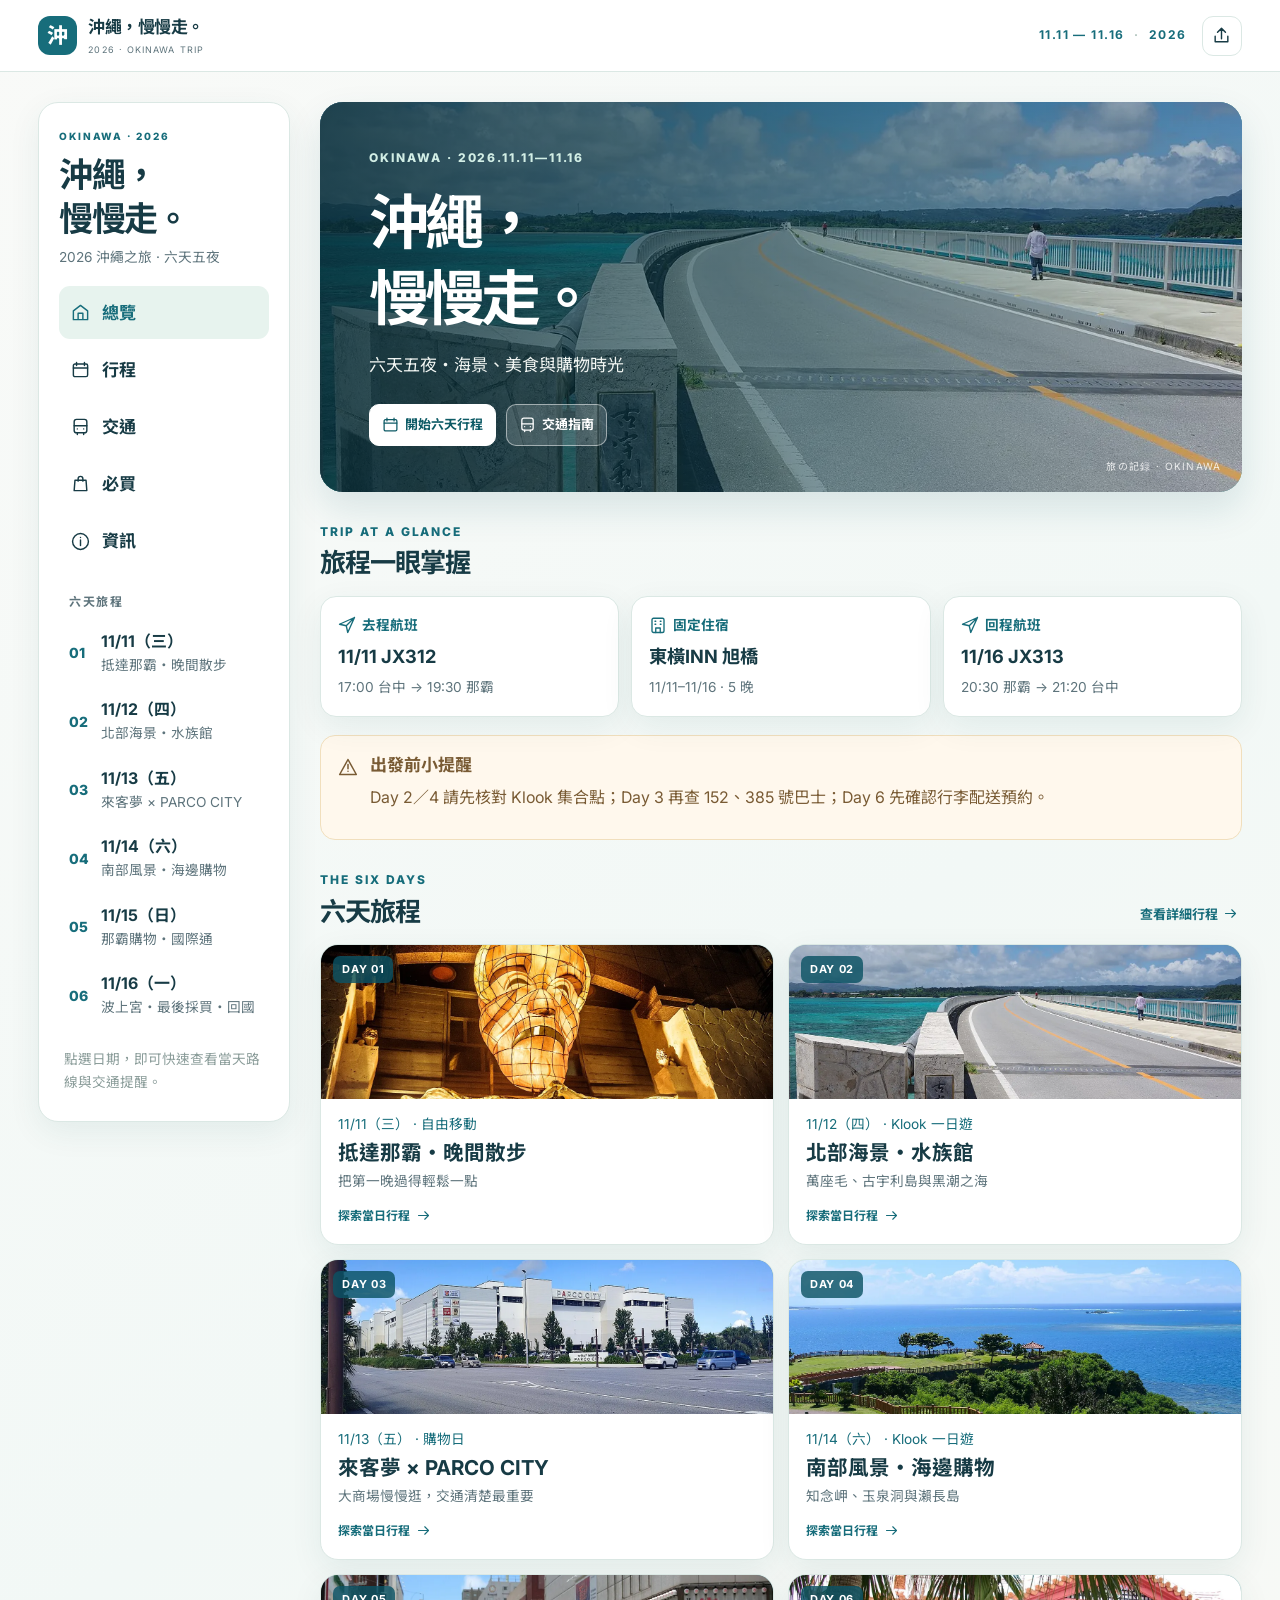
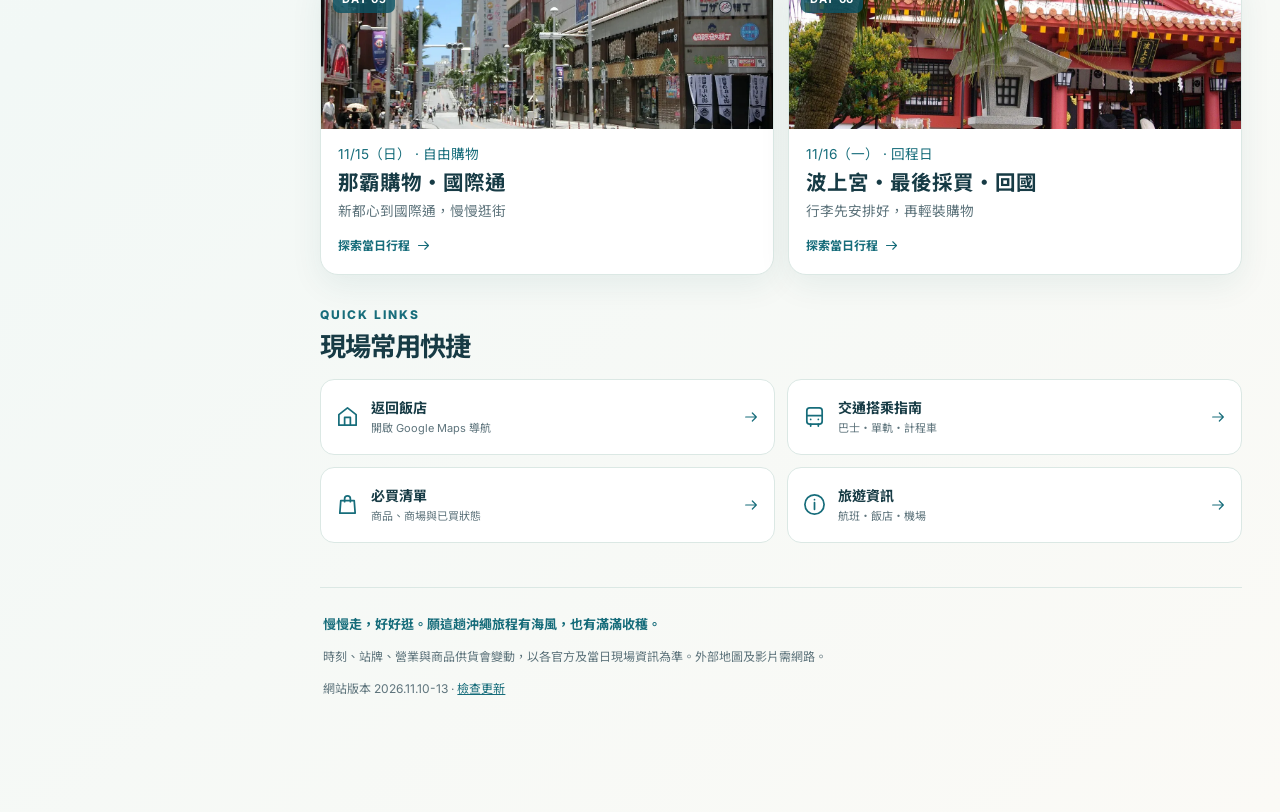
==== commit 26cbcedb: "shopping: 2026-11-10 add exact-match Okinawa wish-list items and preserve existing UX (index.html)" ====
--- a/index.html
+++ b/index.html
@@ -23,7 +23,7 @@
 <title>沖繩，慢慢走。｜2026 沖繩之旅</title>
 <link rel="icon" type="image/svg+xml" href="./assets/icon.svg">
 <link rel="manifest" href="./manifest.webmanifest">
-<link rel="stylesheet" href="./styles.css?v=20261107-12">
+<link rel="stylesheet" href="./styles.css?v=20261110-13">
 <script defer src="./travel-tracking.js" data-trip-id="okinawa_2026" data-gtm-id="GTM-5MK7X2XK"></script>
 </head><body><div id="app"><div style="padding:15vh 20px;text-align:center;color:#1e6673;font-family:system-ui,sans-serif"><h1>沖繩，慢慢走。</h1><p>正在開啟旅遊手冊…</p></div></div>
-<script type="module" src="./app.js?v=20261107-12"></script></body></html>+<script type="module" src="./app.js?v=20261110-13"></script></body></html>
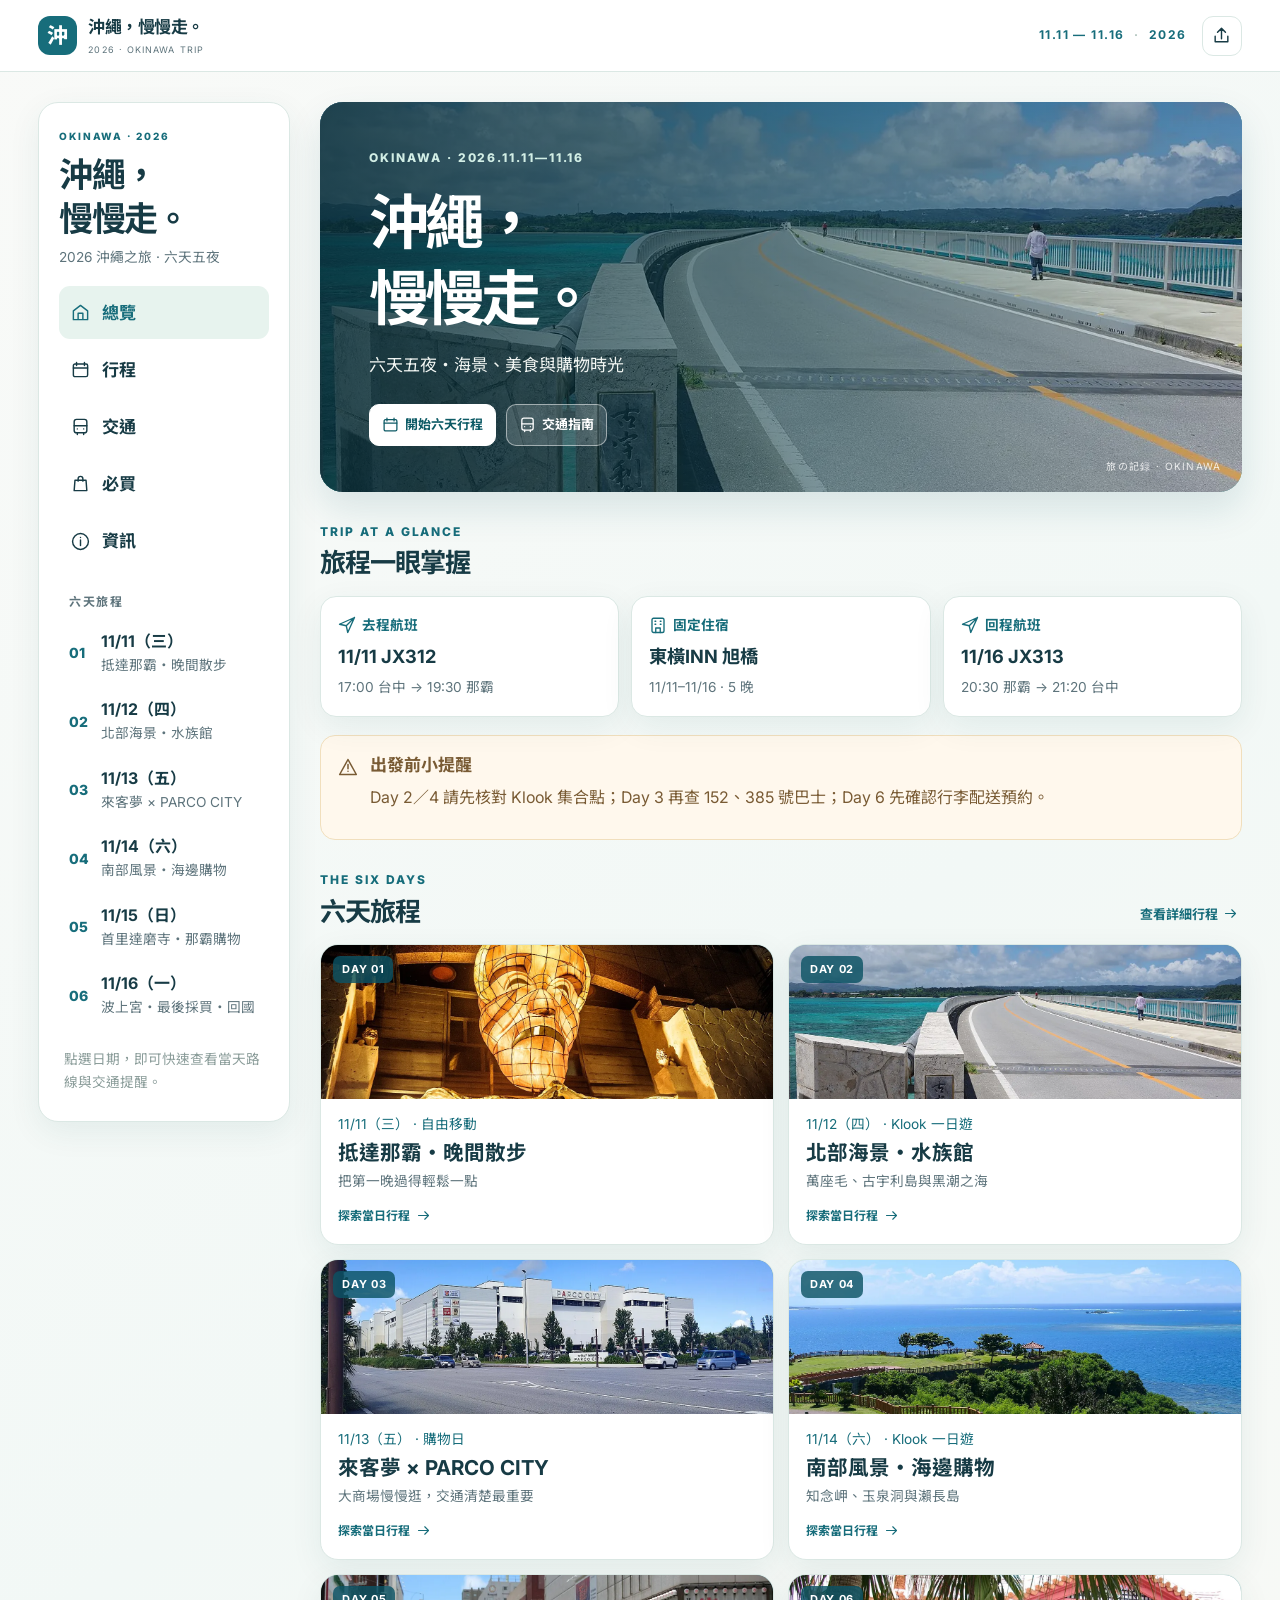
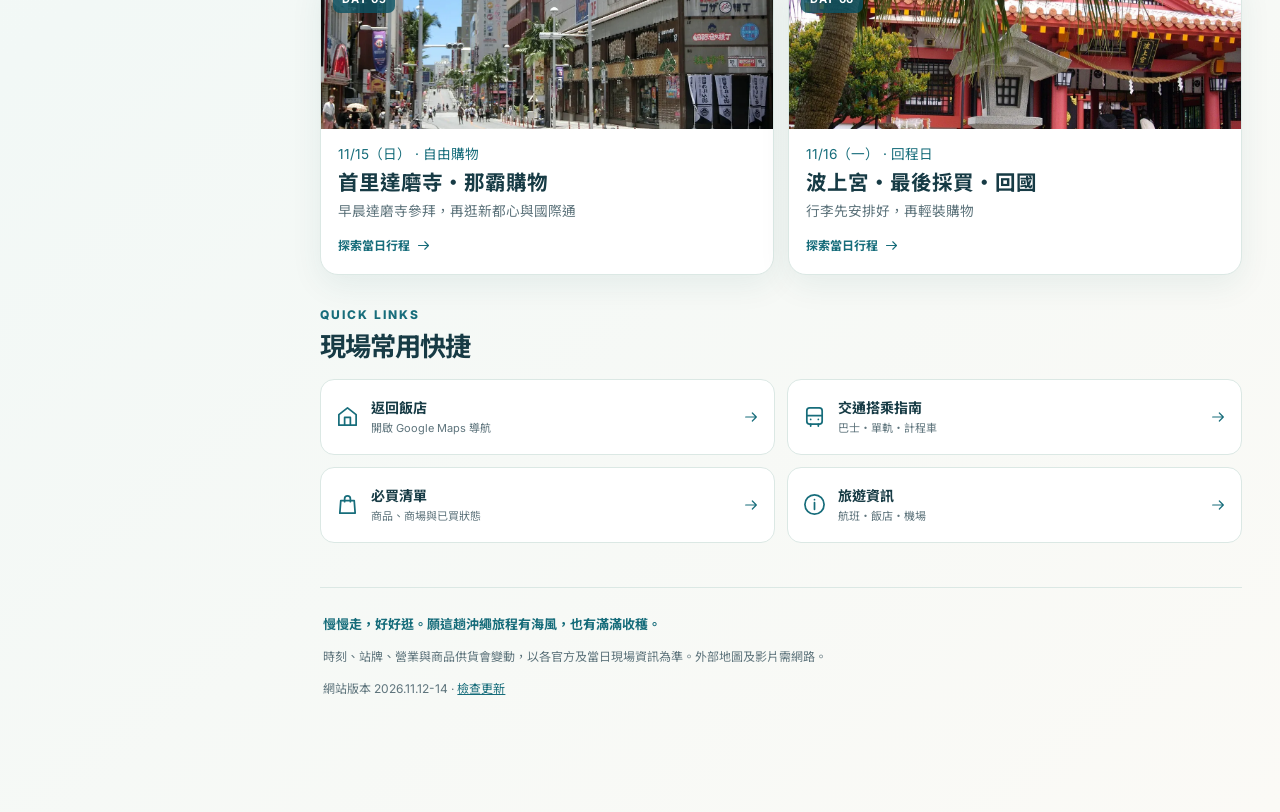
==== commit f1a99f07: "itinerary: add Shuri Daruma Temple to Day 5 morning, keep shopping stops (index.html)" ====
--- a/index.html
+++ b/index.html
@@ -23,7 +23,7 @@
 <title>沖繩，慢慢走。｜2026 沖繩之旅</title>
 <link rel="icon" type="image/svg+xml" href="./assets/icon.svg">
 <link rel="manifest" href="./manifest.webmanifest">
-<link rel="stylesheet" href="./styles.css?v=20261110-13">
+<link rel="stylesheet" href="./styles.css?v=20261112-14">
 <script defer src="./travel-tracking.js" data-trip-id="okinawa_2026" data-gtm-id="GTM-5MK7X2XK"></script>
 </head><body><div id="app"><div style="padding:15vh 20px;text-align:center;color:#1e6673;font-family:system-ui,sans-serif"><h1>沖繩，慢慢走。</h1><p>正在開啟旅遊手冊…</p></div></div>
-<script type="module" src="./app.js?v=20261110-13"></script></body></html>+<script type="module" src="./app.js?v=20261112-14"></script></body></html>
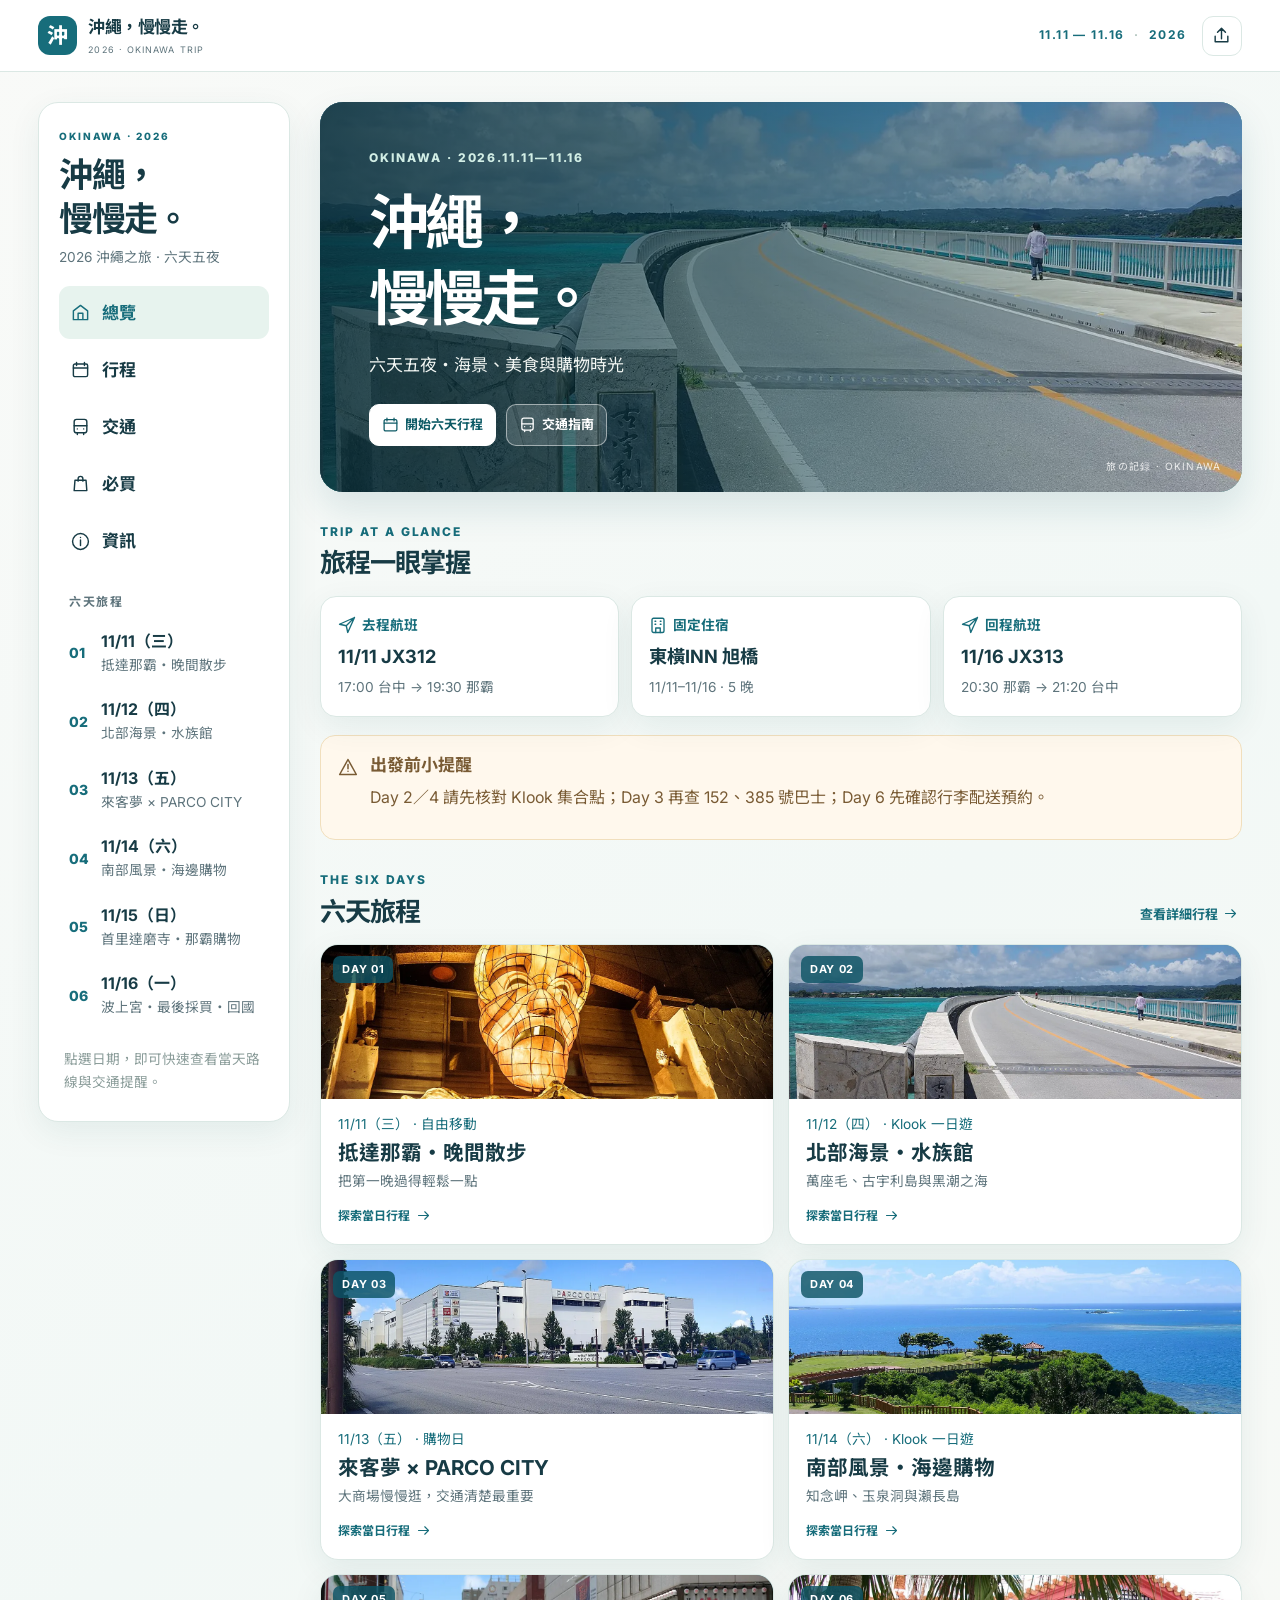
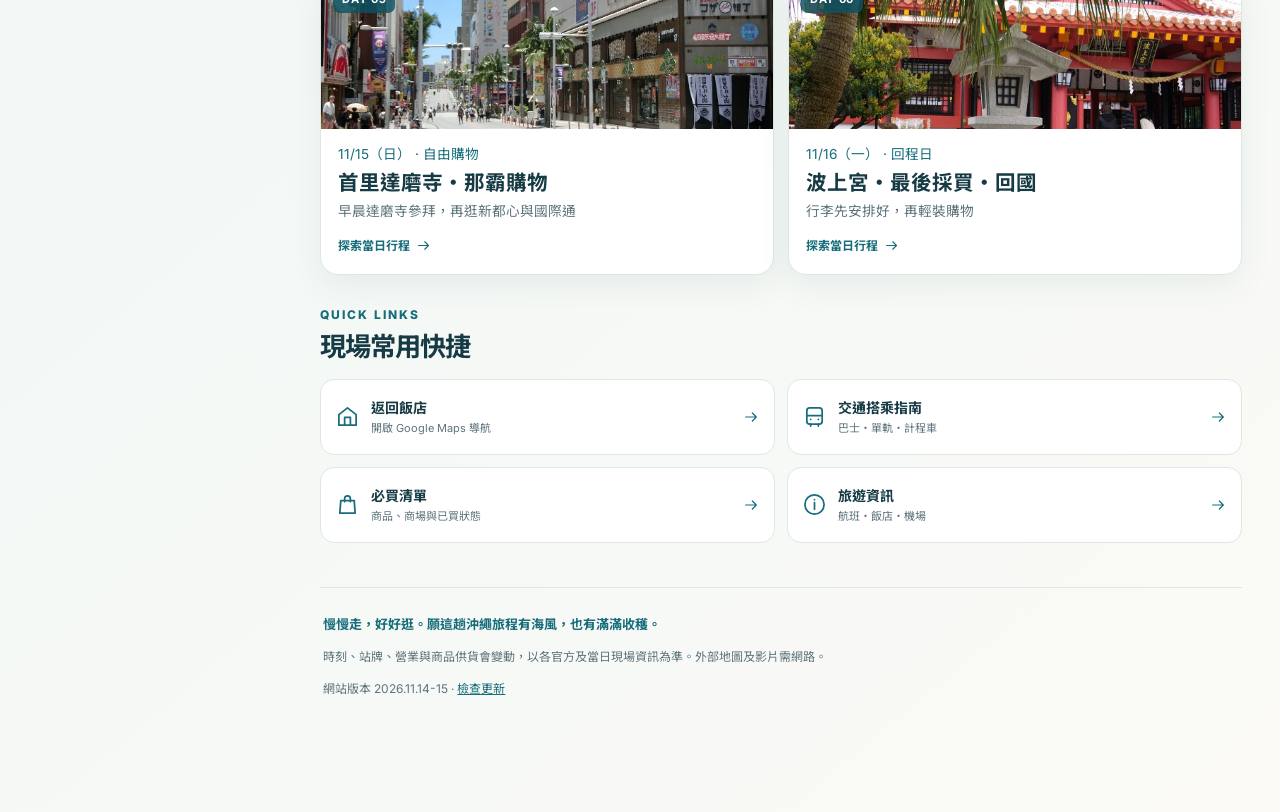
==== commit 00cf7d1d: "release: Day 5 A/B routes, pet shopping and Hikari wishlist (index.html)" ====
--- a/index.html
+++ b/index.html
@@ -23,7 +23,7 @@
 <title>沖繩，慢慢走。｜2026 沖繩之旅</title>
 <link rel="icon" type="image/svg+xml" href="./assets/icon.svg">
 <link rel="manifest" href="./manifest.webmanifest">
-<link rel="stylesheet" href="./styles.css?v=20261112-14">
+<link rel="stylesheet" href="./styles.css?v=20261114-15">
 <script defer src="./travel-tracking.js" data-trip-id="okinawa_2026" data-gtm-id="GTM-5MK7X2XK"></script>
 </head><body><div id="app"><div style="padding:15vh 20px;text-align:center;color:#1e6673;font-family:system-ui,sans-serif"><h1>沖繩，慢慢走。</h1><p>正在開啟旅遊手冊…</p></div></div>
-<script type="module" src="./app.js?v=20261112-14"></script></body></html>+<script type="module" src="./app.js?v=20261114-15"></script></body></html>
--- a/styles.css
+++ b/styles.css
@@ -119,3 +119,19 @@
  .event.has-event-photo{grid-template-columns:125px minmax(0,1fr)}
  .event-body{padding:13px}
 }
+
+/* Day 5 selectable A/B routes: consistent with existing travel cards and colors. */
+.day5-plan-switch{margin:16px 0 19px;padding:17px;background:#fff;border:1px solid var(--border);border-radius:17px;box-shadow:var(--shadow)}
+.day5-plan-title{display:flex;justify-content:space-between;align-items:baseline;flex-wrap:wrap;gap:6px 12px;margin-bottom:12px}
+.day5-plan-title strong{font-size:17px;color:var(--ink)}
+.day5-plan-buttons{display:grid;grid-template-columns:repeat(2,minmax(0,1fr));gap:10px}
+.day5-plan-buttons button{display:flex;flex-direction:column;align-items:flex-start;text-align:left;gap:4px;min-height:73px;padding:11px 13px;border:1px solid var(--border);border-radius:12px;background:#f8faf9;color:var(--ink)}
+.day5-plan-buttons button b{font-size:14px;line-height:1.5}
+.day5-plan-buttons button small{font-size:11px;color:var(--muted);line-height:1.4}
+.day5-plan-buttons button.selected{background:var(--seafoam);border:2px solid var(--ocean);padding:10px 12px}
+.day5-plan-buttons button.selected b{color:var(--ocean-deep)}
+.day5-plan-summary{margin:12px 0 6px;font-size:13px;line-height:1.7}
+.day5-plan-footnote{display:block;color:var(--muted);font-size:11px;line-height:1.6}
+.shop-photo-neutral{display:flex;flex-direction:column;align-items:center;justify-content:center;gap:6px;background:linear-gradient(145deg,#eaf5f1,#dcebe9);color:var(--ocean)}
+.shop-photo-neutral span{font-size:10px;font-weight:800;letter-spacing:.12em}
+@media(max-width:560px){.day5-plan-switch{padding:12px;margin:12px 0 15px}.day5-plan-title strong{font-size:15px}.day5-plan-buttons{grid-template-columns:1fr;gap:7px}.day5-plan-buttons button{min-height:54px;padding:9px 12px}.day5-plan-buttons button.selected{padding:8px 11px}.day5-plan-summary{font-size:12px}}
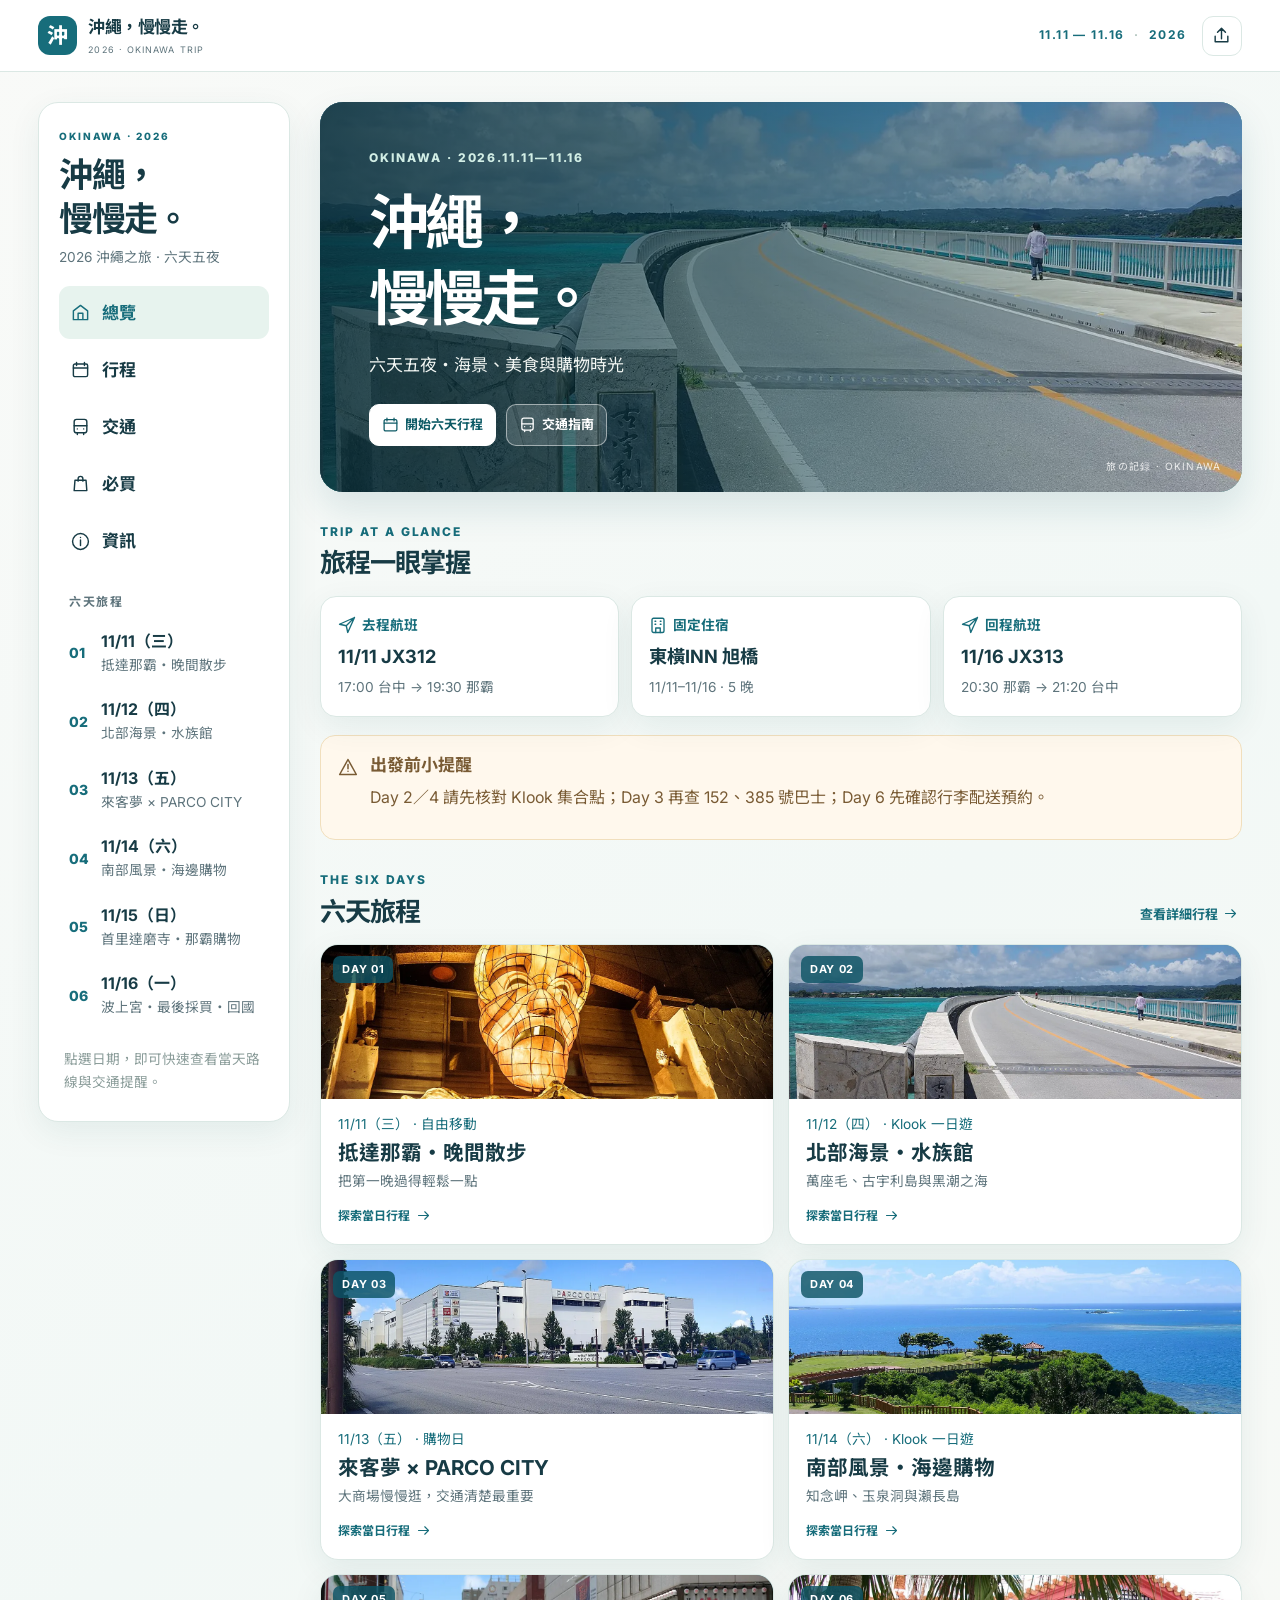
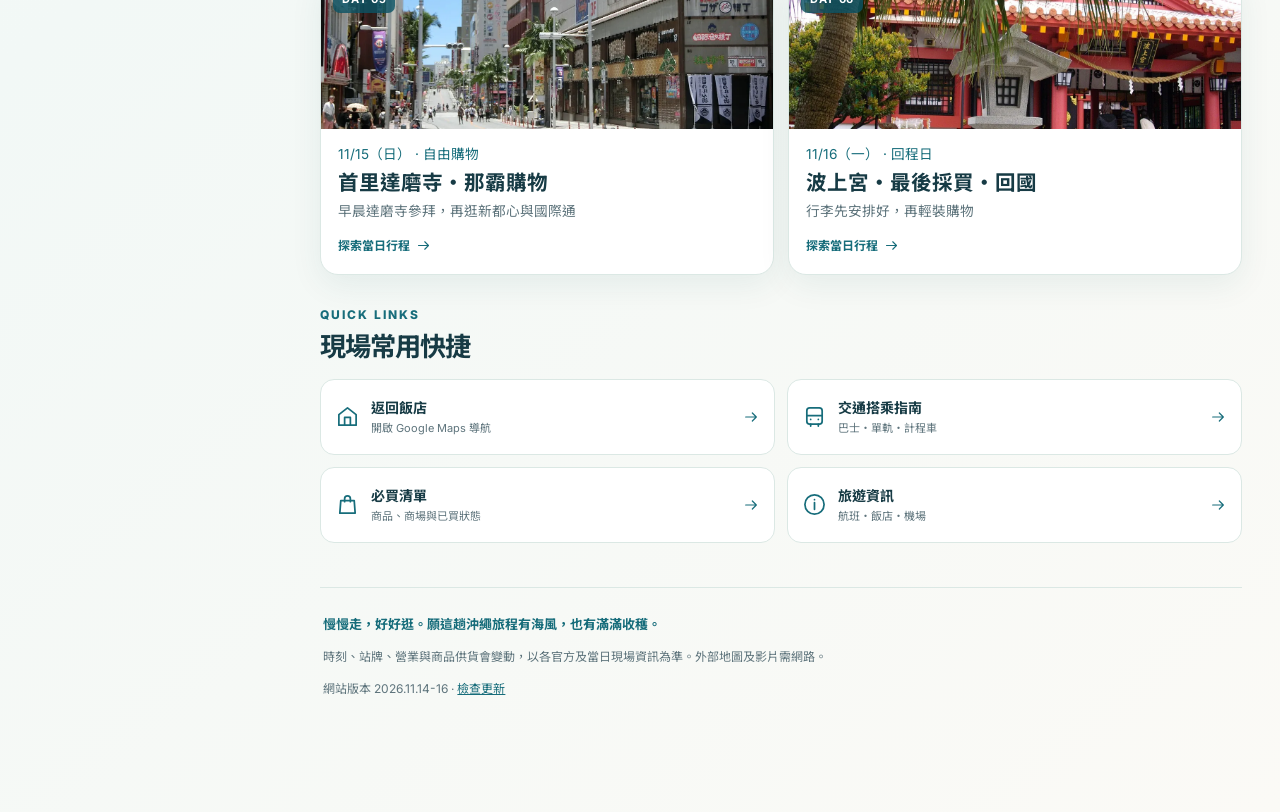
==== commit 65504e61: "release: Day 5 C half-day taxi/monorail plan, preserve A/B (index.html)" ====
--- a/index.html
+++ b/index.html
@@ -23,7 +23,7 @@
 <title>沖繩，慢慢走。｜2026 沖繩之旅</title>
 <link rel="icon" type="image/svg+xml" href="./assets/icon.svg">
 <link rel="manifest" href="./manifest.webmanifest">
-<link rel="stylesheet" href="./styles.css?v=20261114-15">
+<link rel="stylesheet" href="./styles.css?v=20261114-16">
 <script defer src="./travel-tracking.js" data-trip-id="okinawa_2026" data-gtm-id="GTM-5MK7X2XK"></script>
 </head><body><div id="app"><div style="padding:15vh 20px;text-align:center;color:#1e6673;font-family:system-ui,sans-serif"><h1>沖繩，慢慢走。</h1><p>正在開啟旅遊手冊…</p></div></div>
-<script type="module" src="./app.js?v=20261114-15"></script></body></html>+<script type="module" src="./app.js?v=20261114-16"></script></body></html>
--- a/styles.css
+++ b/styles.css
@@ -124,7 +124,7 @@
 .day5-plan-switch{margin:16px 0 19px;padding:17px;background:#fff;border:1px solid var(--border);border-radius:17px;box-shadow:var(--shadow)}
 .day5-plan-title{display:flex;justify-content:space-between;align-items:baseline;flex-wrap:wrap;gap:6px 12px;margin-bottom:12px}
 .day5-plan-title strong{font-size:17px;color:var(--ink)}
-.day5-plan-buttons{display:grid;grid-template-columns:repeat(2,minmax(0,1fr));gap:10px}
+.day5-plan-buttons{display:grid;grid-template-columns:repeat(3,minmax(0,1fr));gap:10px}
 .day5-plan-buttons button{display:flex;flex-direction:column;align-items:flex-start;text-align:left;gap:4px;min-height:73px;padding:11px 13px;border:1px solid var(--border);border-radius:12px;background:#f8faf9;color:var(--ink)}
 .day5-plan-buttons button b{font-size:14px;line-height:1.5}
 .day5-plan-buttons button small{font-size:11px;color:var(--muted);line-height:1.4}
@@ -135,3 +135,13 @@
 .shop-photo-neutral{display:flex;flex-direction:column;align-items:center;justify-content:center;gap:6px;background:linear-gradient(145deg,#eaf5f1,#dcebe9);color:var(--ocean)}
 .shop-photo-neutral span{font-size:10px;font-weight:800;letter-spacing:.12em}
 @media(max-width:560px){.day5-plan-switch{padding:12px;margin:12px 0 15px}.day5-plan-title strong{font-size:15px}.day5-plan-buttons{grid-template-columns:1fr;gap:7px}.day5-plan-buttons button{min-height:54px;padding:9px 12px}.day5-plan-buttons button.selected{padding:8px 11px}.day5-plan-summary{font-size:12px}}
+
+/* Day 5 C: taxi / monorail options, matching existing light travel cards. */
+.day5-c-transport{display:grid;gap:12px;margin:0 0 18px;padding:14px 16px;border:1px solid #d1e7df;border-radius:14px;background:var(--seafoam)}
+.day5-c-transport>div:first-child{display:grid;gap:3px}
+.day5-c-transport b{font-size:14px;color:var(--ink)}
+.day5-c-transport small{font-size:12px;color:var(--muted);line-height:1.6}
+.day5-c-transit-actions{display:grid;grid-template-columns:repeat(2,minmax(0,1fr));gap:9px}
+.day5-c-transit-actions button{justify-content:center;display:flex;align-items:center;gap:6px;text-align:center;font-weight:700}
+@media(min-width:561px) and (max-width:1050px){.day5-plan-buttons{gap:7px}.day5-plan-buttons button{padding:9px}.day5-plan-buttons button b{font-size:12px}.day5-plan-buttons button small{font-size:10px}}
+@media(max-width:560px){.day5-c-transport{padding:12px}.day5-c-transit-actions{grid-template-columns:1fr}.day5-c-transit-actions button{min-height:38px}.day5-plan-buttons button{min-height:55px}}
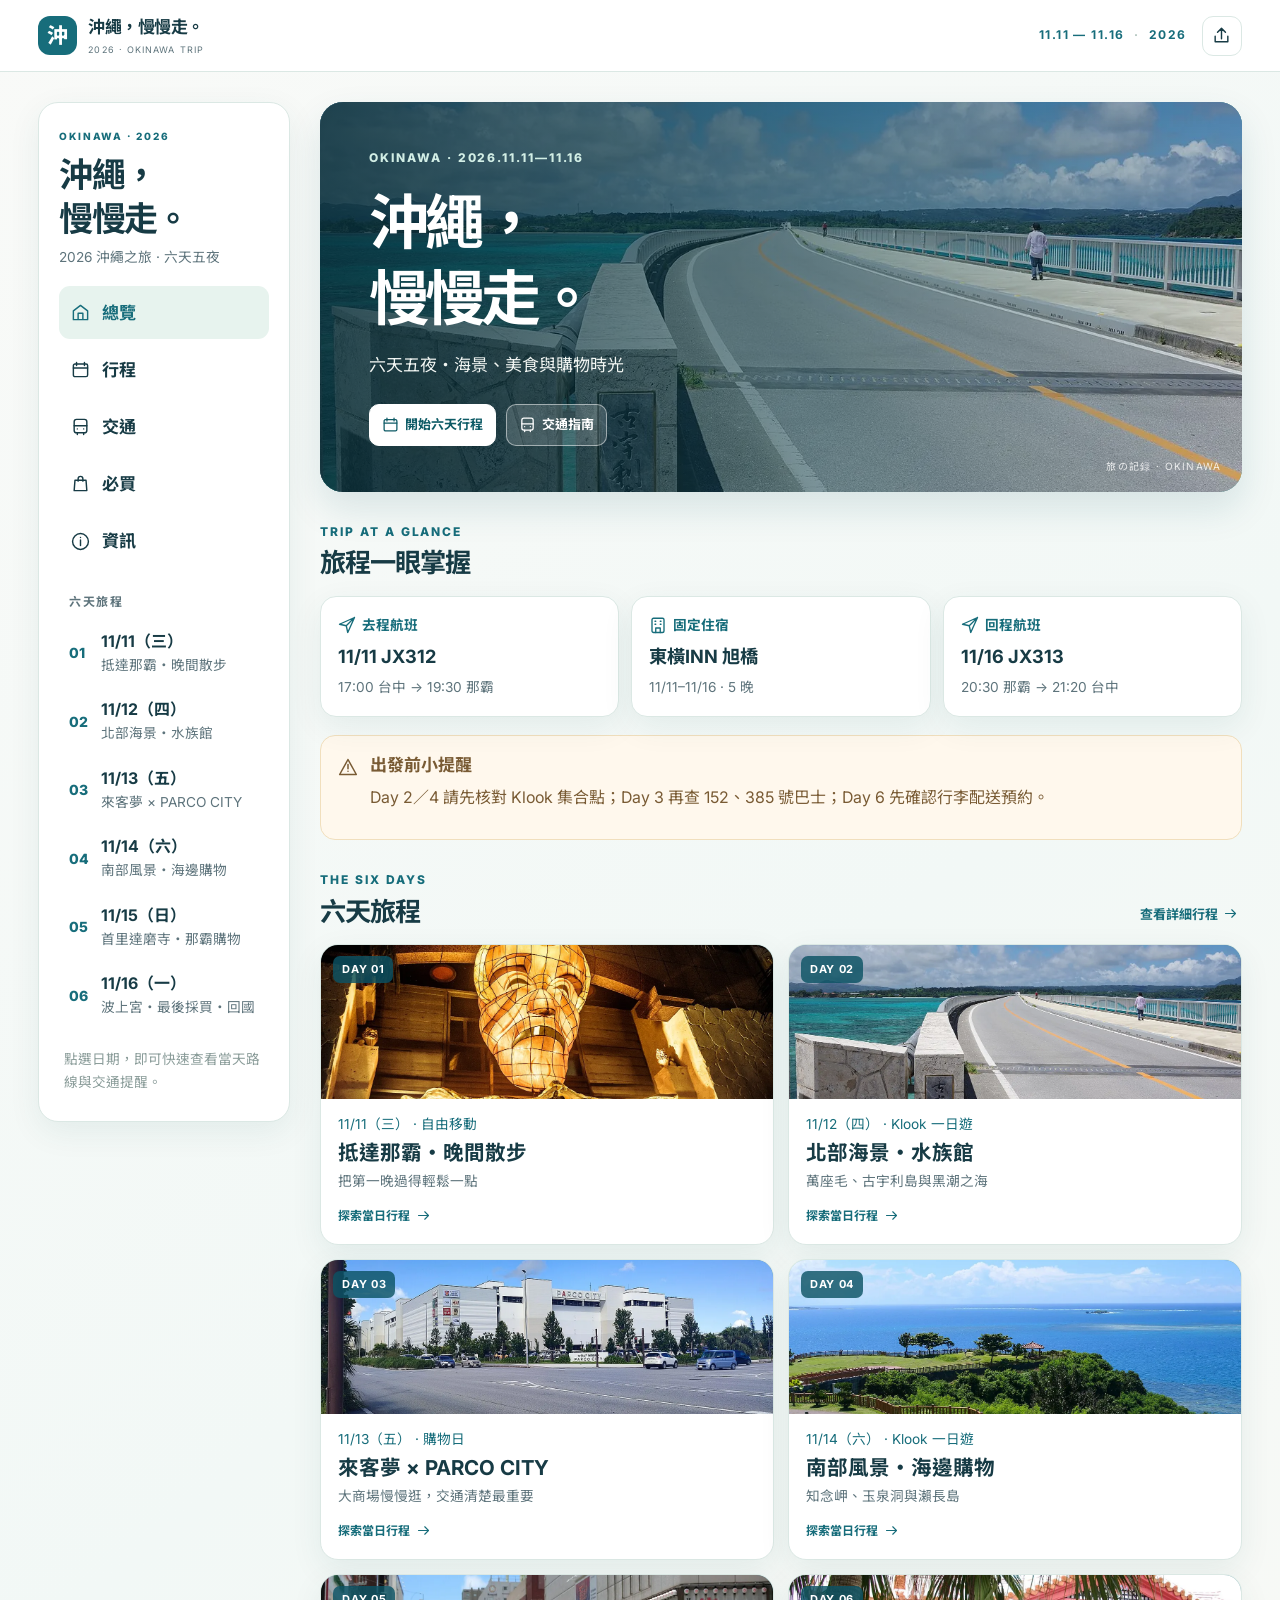
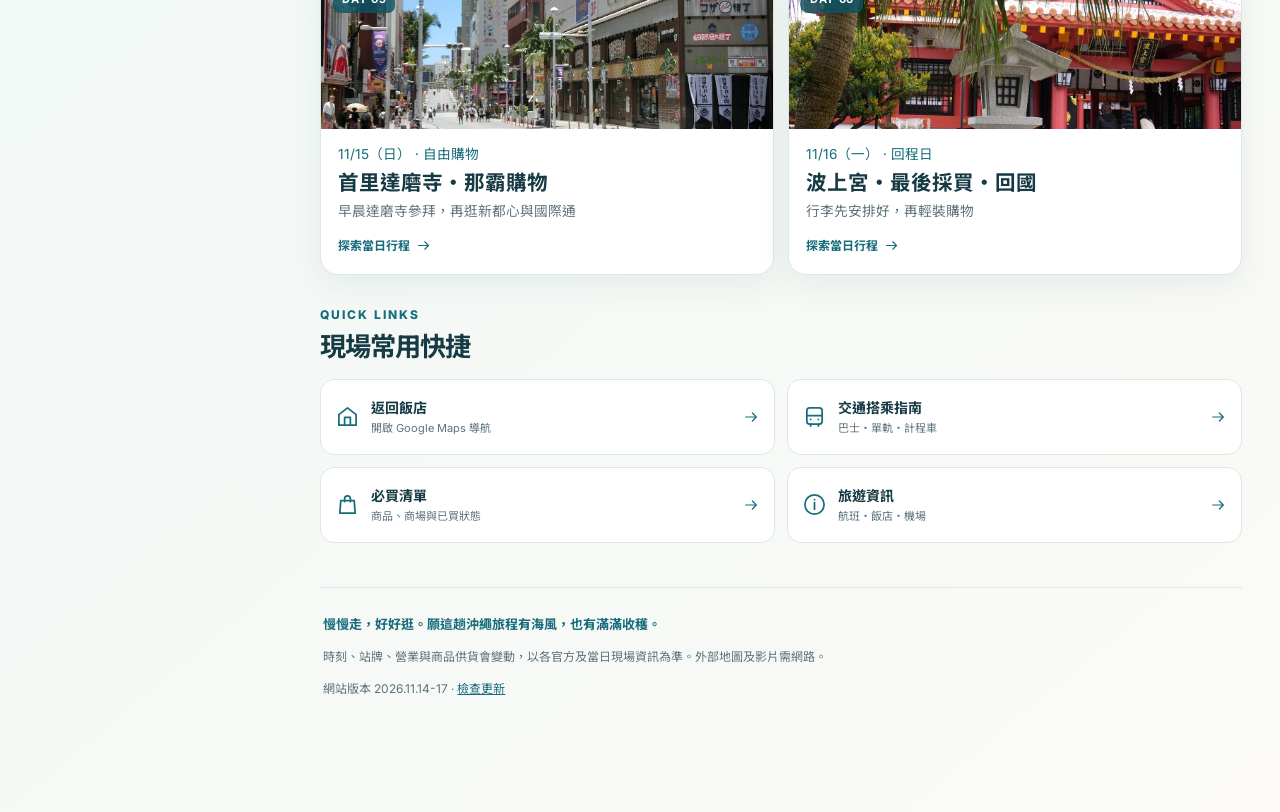
==== commit 11ad5518: "fix: isolate C-only Nishimatsuya card and publish 2026.11.14-17 (index.html)" ====
--- a/index.html
+++ b/index.html
@@ -23,7 +23,7 @@
 <title>沖繩，慢慢走。｜2026 沖繩之旅</title>
 <link rel="icon" type="image/svg+xml" href="./assets/icon.svg">
 <link rel="manifest" href="./manifest.webmanifest">
-<link rel="stylesheet" href="./styles.css?v=20261114-16">
+<link rel="stylesheet" href="./styles.css?v=20261114-17">
 <script defer src="./travel-tracking.js" data-trip-id="okinawa_2026" data-gtm-id="GTM-5MK7X2XK"></script>
 </head><body><div id="app"><div style="padding:15vh 20px;text-align:center;color:#1e6673;font-family:system-ui,sans-serif"><h1>沖繩，慢慢走。</h1><p>正在開啟旅遊手冊…</p></div></div>
-<script type="module" src="./app.js?v=20261114-16"></script></body></html>+<script type="module" src="./app.js?v=20261114-17"></script></body></html>
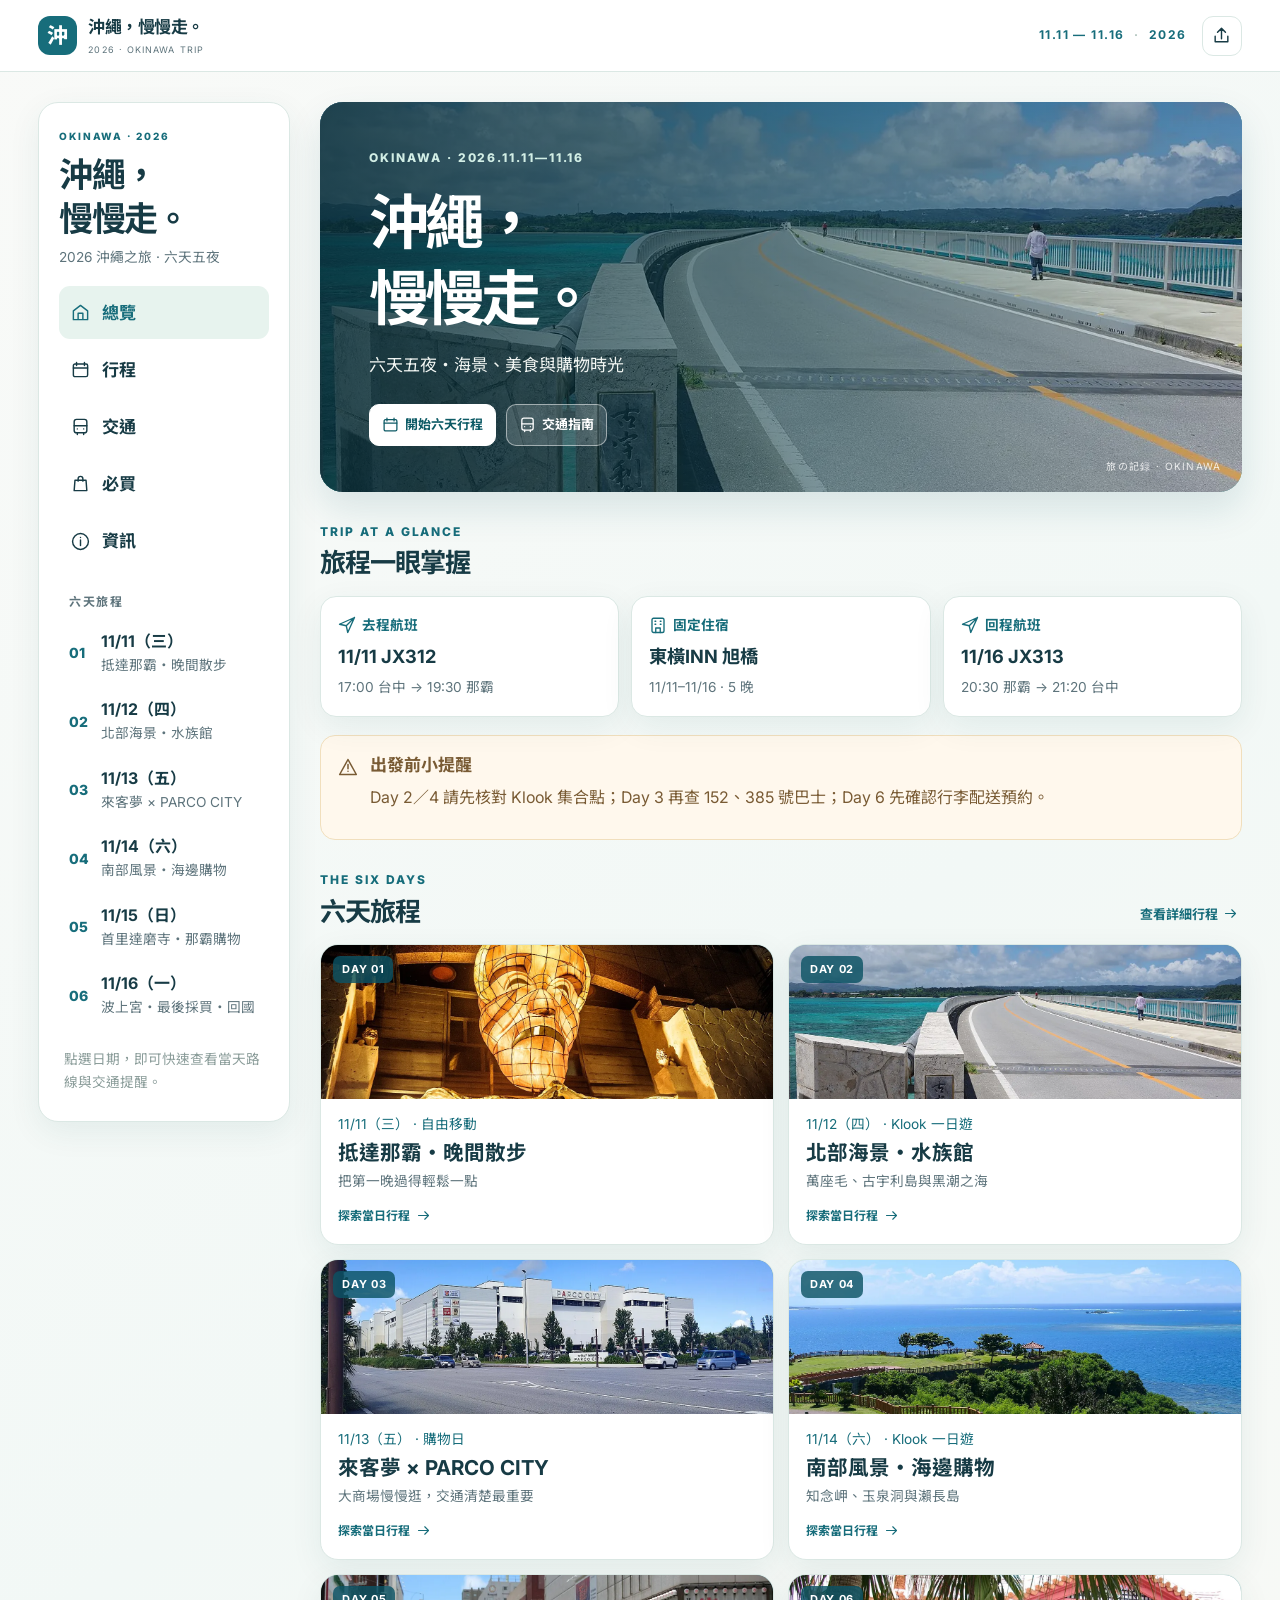
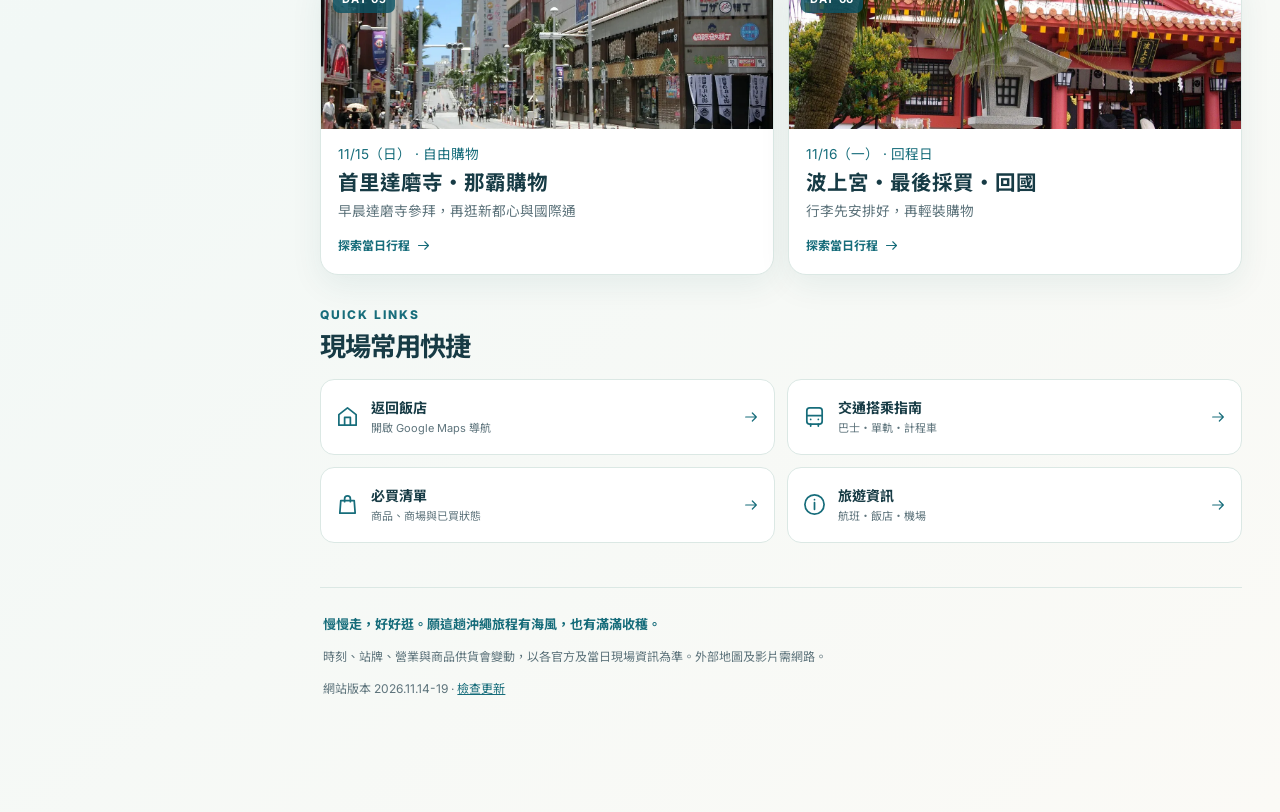
==== commit 8e3e30a1: "photos: add secondary Nishimatsuya store image and bump cache to -19 (index.html)" ====
--- a/index.html
+++ b/index.html
@@ -23,7 +23,7 @@
 <title>沖繩，慢慢走。｜2026 沖繩之旅</title>
 <link rel="icon" type="image/svg+xml" href="./assets/icon.svg">
 <link rel="manifest" href="./manifest.webmanifest">
-<link rel="stylesheet" href="./styles.css?v=20261114-17">
+<link rel="stylesheet" href="./styles.css?v=20261114-19">
 <script defer src="./travel-tracking.js" data-trip-id="okinawa_2026" data-gtm-id="GTM-5MK7X2XK"></script>
 </head><body><div id="app"><div style="padding:15vh 20px;text-align:center;color:#1e6673;font-family:system-ui,sans-serif"><h1>沖繩，慢慢走。</h1><p>正在開啟旅遊手冊…</p></div></div>
-<script type="module" src="./app.js?v=20261114-17"></script></body></html>+<script type="module" src="./app.js?v=20261114-19"></script></body></html>
--- a/styles.css
+++ b/styles.css
@@ -145,3 +145,8 @@
 .day5-c-transit-actions button{justify-content:center;display:flex;align-items:center;gap:6px;text-align:center;font-weight:700}
 @media(min-width:561px) and (max-width:1050px){.day5-plan-buttons{gap:7px}.day5-plan-buttons button{padding:9px}.day5-plan-buttons button b{font-size:12px}.day5-plan-buttons button small{font-size:10px}}
 @media(max-width:560px){.day5-c-transport{padding:12px}.day5-c-transit-actions{grid-template-columns:1fr}.day5-c-transit-actions button{min-height:38px}.day5-plan-buttons button{min-height:55px}}
+
+/* Real newtown storefront photos: same crops as the established travel cards. */
+.shop-photo.image-failed{display:flex;align-items:center;justify-content:center;background:linear-gradient(145deg,#e3f1ed,#d4e8e2)}
+.shop-photo.image-failed:after{content:"店家外觀照片無法載入，請點選地圖查看";padding:16px;color:var(--ocean);font-size:11px;font-weight:700;text-align:center;line-height:1.6}
+.product-photo.image-failed:after{content:"商品照載入失敗，請開啟指定商品頁確認"}
